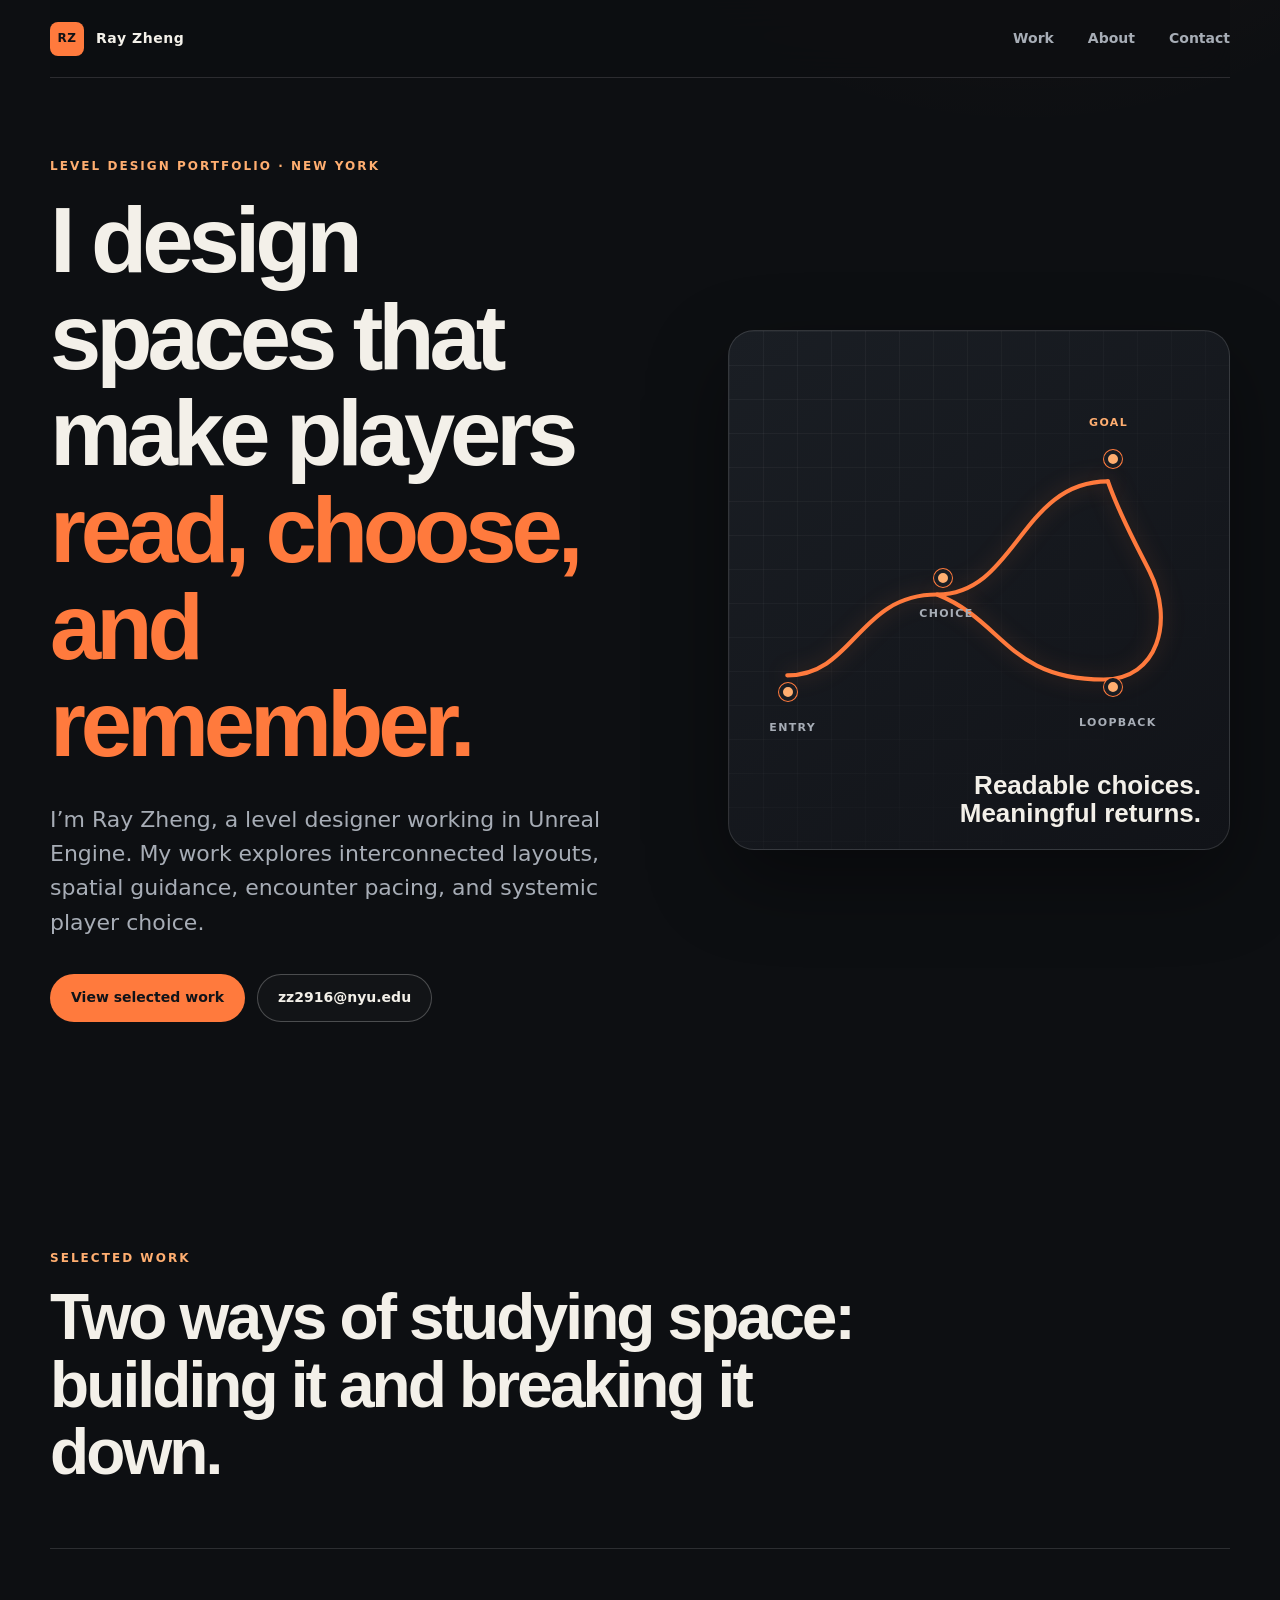
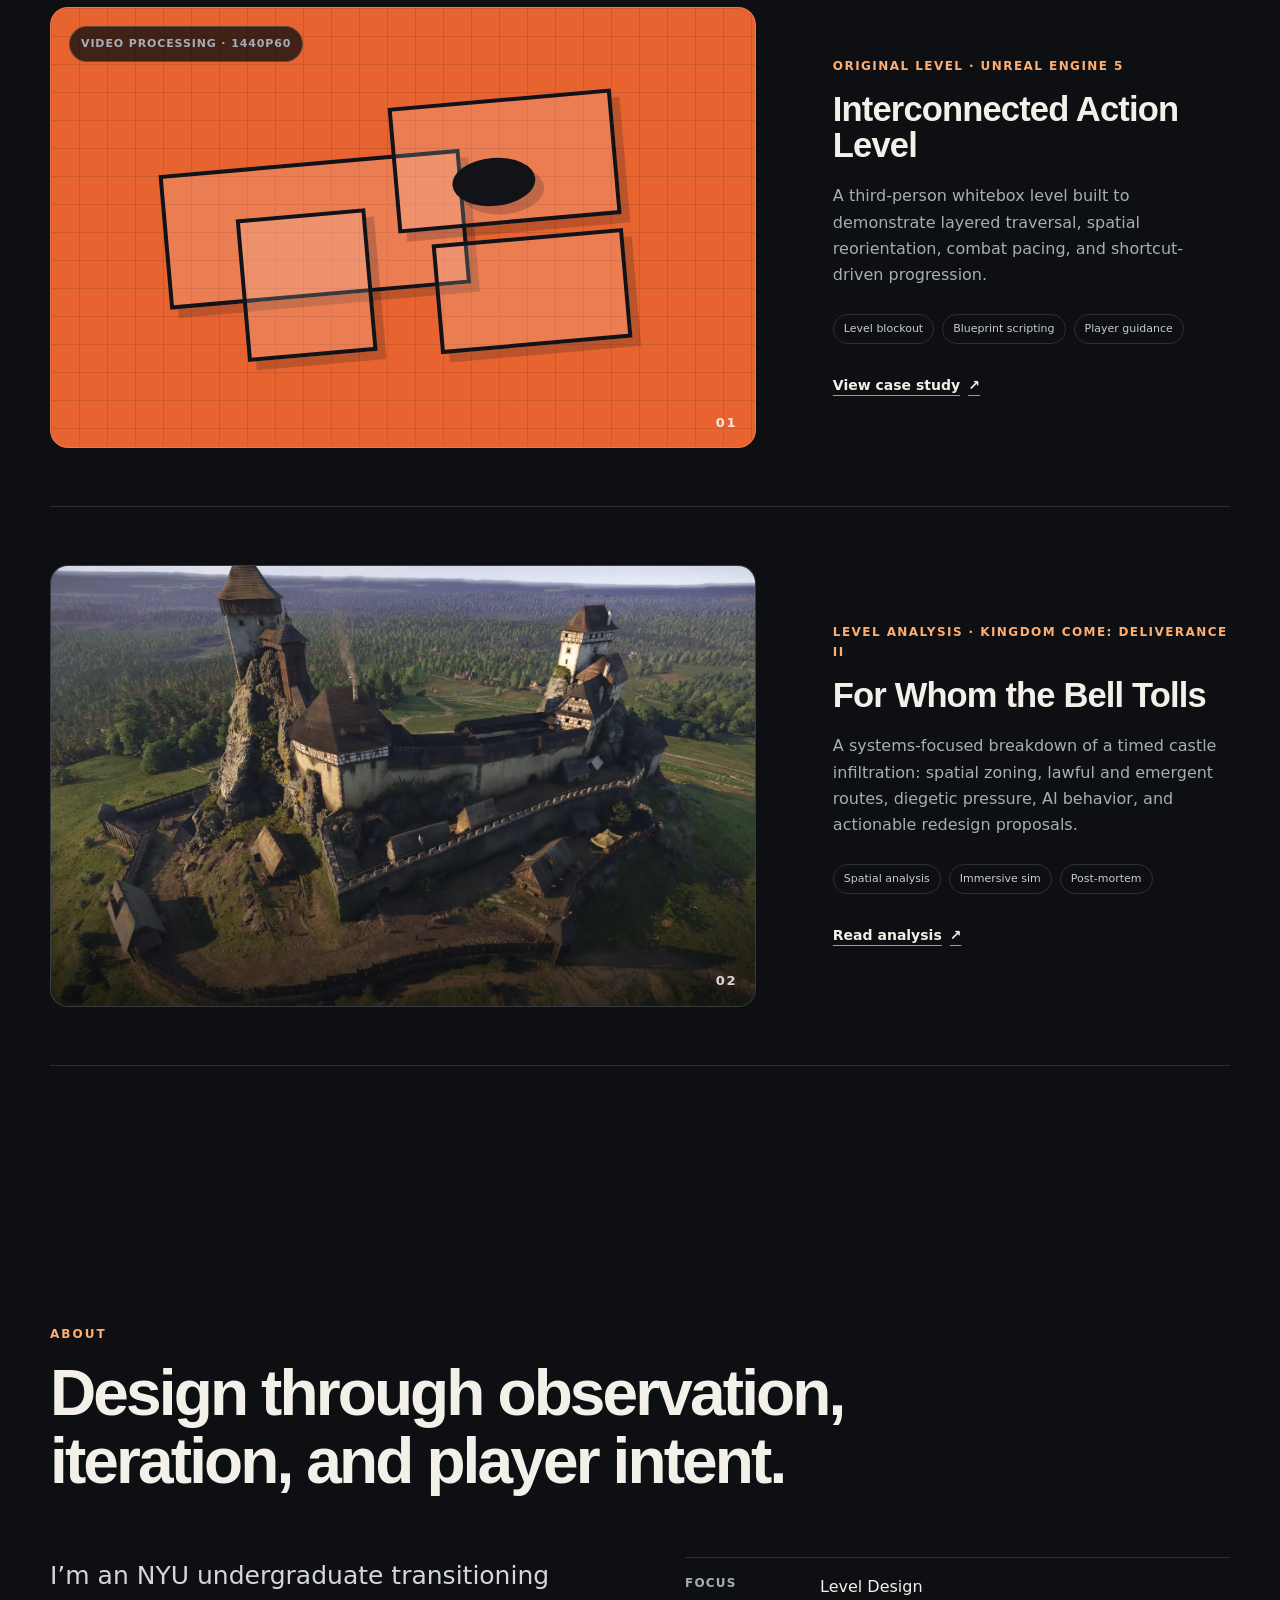
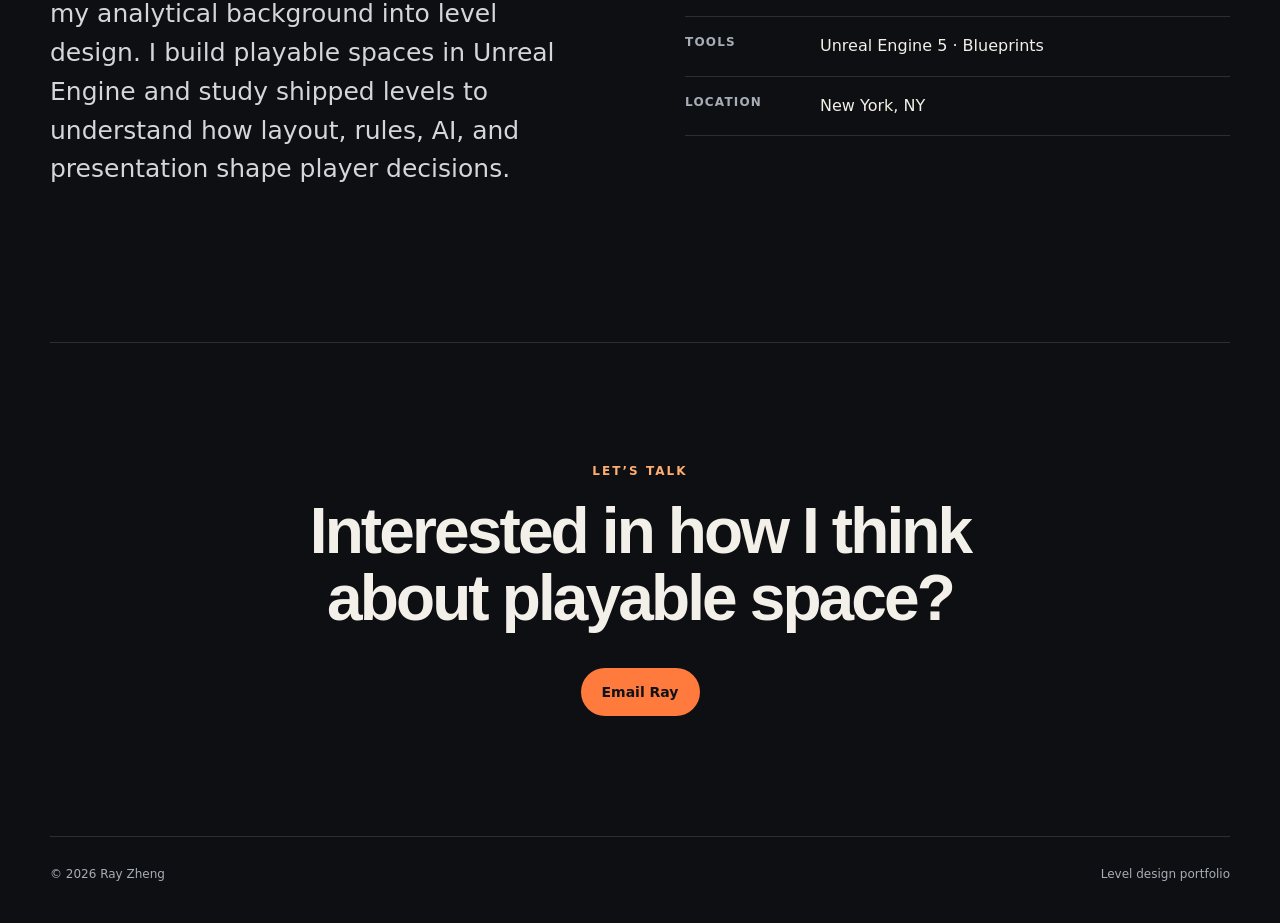
==== index.html @ 71d6c411 "Build first portfolio website framework" ====
<!doctype html>
<html lang="en">
<head>
  <meta charset="utf-8">
  <meta name="viewport" content="width=device-width, initial-scale=1">
  <meta name="description" content="Ray Zheng — level designer focused on readable, interconnected spaces and systemic gameplay.">
  <title>Ray Zheng — Level Designer</title>
  <link rel="stylesheet" href="assets/styles.css">
  <script src="assets/site.js" defer></script>
</head>
<body>
  <a class="skip-link" href="#main">Skip to content</a>
  <header class="site-header" data-header>
    <a class="brand" href="index.html" aria-label="Ray Zheng, home">
      <span class="brand-mark">RZ</span>
      <span>Ray Zheng</span>
    </a>
    <button class="nav-toggle" type="button" aria-expanded="false" aria-controls="site-nav" data-nav-toggle>Menu</button>
    <nav class="site-nav" id="site-nav" data-nav>
      <a href="#work">Work</a>
      <a href="#about">About</a>
      <a href="mailto:zz2916@nyu.edu">Contact</a>
    </nav>
  </header>

  <main id="main">
    <section class="hero section-shell">
      <div class="hero-copy reveal">
        <p class="eyebrow">Level design portfolio · New York</p>
        <h1>I design spaces that make players <em>read, choose, and remember.</em></h1>
        <p class="hero-lede">I’m Ray Zheng, a level designer working in Unreal Engine. My work explores interconnected layouts, spatial guidance, encounter pacing, and systemic player choice.</p>
        <div class="button-row">
          <a class="button button-primary" href="#work">View selected work</a>
          <a class="button button-quiet" href="mailto:zz2916@nyu.edu">zz2916@nyu.edu</a>
        </div>
      </div>

      <div class="route-panel reveal" aria-label="Abstract level route diagram">
        <div class="route-grid"></div>
        <span class="route-label route-label-a">Entry</span>
        <span class="route-label route-label-b">Choice</span>
        <span class="route-label route-label-c">Loopback</span>
        <span class="route-label route-label-d">Goal</span>
        <span class="route-node node-a"></span>
        <span class="route-node node-b"></span>
        <span class="route-node node-c"></span>
        <span class="route-node node-d"></span>
        <svg class="route-lines" viewBox="0 0 600 460" role="img" aria-label="A branching route reconnecting at the goal">
          <path d="M70 345 C150 345 155 248 250 248 S350 112 455 112" />
          <path d="M250 248 C330 280 335 350 450 350 C515 350 535 280 505 220 C490 190 470 155 455 112" />
        </svg>
        <p class="route-caption">Readable choices.<br>Meaningful returns.</p>
      </div>
    </section>

    <section class="work section-shell" id="work">
      <div class="section-heading reveal">
        <p class="eyebrow">Selected work</p>
        <h2>Two ways of studying space: building it and breaking it down.</h2>
      </div>

      <article class="project-card project-card-featured reveal">
        <a class="project-visual demo-visual" href="projects/original-level.html" aria-label="View original UE5 level design project">
          <span class="visual-status">Video processing · 1440p60</span>
          <div class="demo-plan" aria-hidden="true">
            <span></span><span></span><span></span><span></span><span></span>
          </div>
          <span class="visual-index">01</span>
        </a>
        <div class="project-card-copy">
          <p class="project-kicker">Original level · Unreal Engine 5</p>
          <h3><a href="projects/original-level.html">Interconnected Action Level</a></h3>
          <p>A third-person whitebox level built to demonstrate layered traversal, spatial reorientation, combat pacing, and shortcut-driven progression.</p>
          <ul class="tag-list" aria-label="Project tags">
            <li>Level blockout</li>
            <li>Blueprint scripting</li>
            <li>Player guidance</li>
          </ul>
          <a class="text-link" href="projects/original-level.html">View case study <span aria-hidden="true">↗</span></a>
        </div>
      </article>

      <article class="project-card reveal">
        <a class="project-visual image-visual" href="projects/kcd2-analysis.html" aria-label="View Kingdom Come Deliverance II level analysis">
          <img src="assets/images/kcd2-castle.webp" alt="Aerial view of Trosky Castle from Kingdom Come: Deliverance II">
          <span class="visual-index">02</span>
        </a>
        <div class="project-card-copy">
          <p class="project-kicker">Level analysis · Kingdom Come: Deliverance II</p>
          <h3><a href="projects/kcd2-analysis.html">For Whom the Bell Tolls</a></h3>
          <p>A systems-focused breakdown of a timed castle infiltration: spatial zoning, lawful and emergent routes, diegetic pressure, AI behavior, and actionable redesign proposals.</p>
          <ul class="tag-list" aria-label="Project tags">
            <li>Spatial analysis</li>
            <li>Immersive sim</li>
            <li>Post-mortem</li>
          </ul>
          <a class="text-link" href="projects/kcd2-analysis.html">Read analysis <span aria-hidden="true">↗</span></a>
        </div>
      </article>
    </section>

    <section class="about section-shell" id="about">
      <div class="section-heading reveal">
        <p class="eyebrow">About</p>
        <h2>Design through observation, iteration, and player intent.</h2>
      </div>
      <div class="about-grid reveal">
        <p>I’m an NYU undergraduate transitioning my analytical background into level design. I build playable spaces in Unreal Engine and study shipped levels to understand how layout, rules, AI, and presentation shape player decisions.</p>
        <dl class="fact-list">
          <div><dt>Focus</dt><dd>Level Design</dd></div>
          <div><dt>Tools</dt><dd>Unreal Engine 5 · Blueprints</dd></div>
          <div><dt>Location</dt><dd>New York, NY</dd></div>
        </dl>
      </div>
    </section>

    <section class="contact section-shell reveal">
      <p class="eyebrow">Let’s talk</p>
      <h2>Interested in how I think about playable space?</h2>
      <a class="button button-primary" href="mailto:zz2916@nyu.edu">Email Ray</a>
    </section>
  </main>

  <footer class="site-footer section-shell">
    <span>© <span data-year></span> Ray Zheng</span>
    <span>Level design portfolio</span>
  </footer>
</body>
</html>
---- assets/styles.css ----
:root {
  --bg: #0d0f12;
  --bg-soft: #14171c;
  --panel: #191d23;
  --panel-2: #20252c;
  --text: #f3f0e9;
  --muted: #a7adb6;
  --line: rgba(255, 255, 255, 0.13);
  --line-strong: rgba(255, 255, 255, 0.24);
  --accent: #ff7a3d;
  --accent-soft: #ffae70;
  --green: #71c78a;
  --blue: #6ea8ff;
  --red: #ff7069;
  --radius: 18px;
  --shell: min(1180px, calc(100vw - 48px));
  --display: "Arial Narrow", "Helvetica Neue", Arial, sans-serif;
  --body: Inter, ui-sans-serif, system-ui, -apple-system, BlinkMacSystemFont, "Segoe UI", sans-serif;
}

* { box-sizing: border-box; }
html { scroll-behavior: smooth; }
body {
  margin: 0;
  color: var(--text);
  background:
    radial-gradient(circle at 80% -10%, rgba(255, 122, 61, 0.08), transparent 34rem),
    var(--bg);
  font-family: var(--body);
  font-size: 16px;
  line-height: 1.65;
  -webkit-font-smoothing: antialiased;
}

a { color: inherit; }
img { display: block; max-width: 100%; }
button, input, textarea { font: inherit; }
::selection { color: #111; background: var(--accent-soft); }

.skip-link {
  position: fixed;
  z-index: 100;
  top: 12px;
  left: 12px;
  padding: 10px 14px;
  color: #111;
  background: var(--text);
  transform: translateY(-150%);
}
.skip-link:focus { transform: translateY(0); }

.section-shell { width: var(--shell); margin-inline: auto; }

.site-header {
  position: sticky;
  z-index: 50;
  top: 0;
  display: flex;
  align-items: center;
  justify-content: space-between;
  width: var(--shell);
  height: 78px;
  margin-inline: auto;
  border-bottom: 1px solid var(--line);
  background: rgba(13, 15, 18, 0.86);
  backdrop-filter: blur(18px);
}

.brand {
  display: inline-flex;
  align-items: center;
  gap: 12px;
  font-size: 14px;
  font-weight: 750;
  letter-spacing: 0.04em;
  text-decoration: none;
}
.brand-mark {
  display: grid;
  width: 34px;
  height: 34px;
  place-items: center;
  color: #101216;
  background: var(--accent);
  border-radius: 8px;
  font-size: 12px;
  font-weight: 900;
}

.site-nav { display: flex; gap: 34px; }
.site-nav a {
  color: var(--muted);
  font-size: 14px;
  font-weight: 650;
  text-decoration: none;
  transition: color 160ms ease;
}
.site-nav a:hover, .site-nav a:focus-visible { color: var(--text); }
.nav-toggle {
  display: none;
  border: 0;
  color: var(--text);
  background: transparent;
}

.hero {
  display: grid;
  grid-template-columns: 1.08fr 0.92fr;
  gap: clamp(48px, 7vw, 105px);
  align-items: center;
  min-height: calc(100vh - 78px);
  padding-block: 80px 96px;
}

.eyebrow {
  margin: 0 0 18px;
  color: var(--accent-soft);
  font-size: 12px;
  font-weight: 800;
  letter-spacing: 0.17em;
  line-height: 1.4;
  text-transform: uppercase;
}

h1, h2, h3, p { margin-top: 0; }
h1, h2, h3 { font-family: var(--display); line-height: 1.05; }
h1 {
  max-width: 820px;
  margin-bottom: 30px;
  font-size: clamp(52px, 7.2vw, 104px);
  font-weight: 760;
  letter-spacing: -0.055em;
}
h1 em { color: var(--accent); font-style: normal; }
h2 {
  margin-bottom: 0;
  font-size: clamp(38px, 5vw, 68px);
  font-weight: 740;
  letter-spacing: -0.045em;
}
h3 {
  font-size: clamp(24px, 2.7vw, 38px);
  font-weight: 720;
  letter-spacing: -0.025em;
}

.hero-lede, .case-intro {
  max-width: 680px;
  margin-bottom: 34px;
  color: var(--muted);
  font-size: clamp(18px, 2vw, 22px);
  line-height: 1.55;
}

.button-row { display: flex; flex-wrap: wrap; gap: 12px; }
.button {
  display: inline-flex;
  align-items: center;
  justify-content: center;
  min-height: 48px;
  padding: 0 20px;
  border: 1px solid transparent;
  border-radius: 999px;
  font-size: 14px;
  font-weight: 750;
  text-decoration: none;
  transition: transform 160ms ease, background 160ms ease, border-color 160ms ease;
}
.button:hover { transform: translateY(-2px); }
.button-primary { color: #111318; background: var(--accent); }
.button-primary:hover { background: var(--accent-soft); }
.button-quiet { border-color: var(--line-strong); color: var(--text); background: rgba(255,255,255,.025); }
.button-quiet:hover { border-color: var(--text); }
.disabled-button { cursor: default; opacity: .62; }
.disabled-button:hover { transform: none; border-color: var(--line-strong); }

.route-panel {
  position: relative;
  overflow: hidden;
  min-height: 520px;
  border: 1px solid var(--line);
  border-radius: 26px;
  background: linear-gradient(145deg, #1a1e24, #111318);
  box-shadow: 0 30px 80px rgba(0,0,0,.38);
}
.route-grid, .map-grid {
  position: absolute;
  inset: 0;
  opacity: .35;
  background-image:
    linear-gradient(var(--line) 1px, transparent 1px),
    linear-gradient(90deg, var(--line) 1px, transparent 1px);
  background-size: 34px 34px;
  mask-image: linear-gradient(to bottom right, #000 10%, transparent 85%);
}
.route-lines { position: absolute; inset: 6% 0 0; width: 100%; height: 84%; }
.route-lines path {
  fill: none;
  stroke: var(--accent);
  stroke-width: 5;
  stroke-linecap: round;
  filter: drop-shadow(0 0 12px rgba(255,122,61,.25));
}
.route-node {
  position: absolute;
  z-index: 3;
  width: 18px;
  height: 18px;
  border: 4px solid var(--panel);
  border-radius: 50%;
  background: var(--accent-soft);
  box-shadow: 0 0 0 1px var(--accent);
}
.node-a { left: 10%; top: 68%; }
.node-b { left: 41%; top: 46%; }
.node-c { left: 75%; top: 67%; }
.node-d { left: 75%; top: 23%; }
.route-label {
  position: absolute;
  z-index: 3;
  color: var(--muted);
  font-size: 11px;
  font-weight: 800;
  letter-spacing: .12em;
  text-transform: uppercase;
}
.route-label-a { left: 8%; top: 75%; }
.route-label-b { left: 38%; top: 53%; }
.route-label-c { left: 70%; top: 74%; }
.route-label-d { left: 72%; top: 16%; color: var(--accent-soft); }
.route-caption {
  position: absolute;
  right: 28px;
  bottom: 22px;
  margin: 0;
  color: var(--text);
  font-family: var(--display);
  font-size: 26px;
  font-weight: 720;
  line-height: 1.05;
  text-align: right;
}

.work { padding-block: 132px; }
.section-heading { max-width: 850px; margin-bottom: 62px; }
.project-card {
  display: grid;
  grid-template-columns: minmax(0, 1.28fr) minmax(320px, .72fr);
  gap: clamp(36px, 6vw, 84px);
  align-items: center;
  padding-block: 58px;
  border-top: 1px solid var(--line);
}
.project-card:last-child { border-bottom: 1px solid var(--line); }
.project-visual {
  position: relative;
  display: block;
  overflow: hidden;
  aspect-ratio: 16 / 10;
  border: 1px solid var(--line);
  border-radius: var(--radius);
  background: var(--panel);
}
.project-visual img { width: 100%; height: 100%; object-fit: cover; transition: transform 500ms ease; }
.project-visual:hover img { transform: scale(1.025); }
.image-visual::after {
  position: absolute;
  inset: 0;
  content: "";
  background: linear-gradient(180deg, transparent 60%, rgba(8,9,11,.65));
}
.visual-index {
  position: absolute;
  z-index: 2;
  right: 18px;
  bottom: 14px;
  color: rgba(255,255,255,.82);
  font-size: 13px;
  font-weight: 800;
  letter-spacing: .12em;
}
.visual-status {
  position: absolute;
  z-index: 3;
  top: 18px;
  left: 18px;
  padding: 8px 11px;
  border: 1px solid rgba(255,255,255,.16);
  border-radius: 999px;
  color: var(--muted);
  background: rgba(10,12,15,.75);
  font-size: 11px;
  font-weight: 760;
  letter-spacing: .08em;
  text-transform: uppercase;
}
.demo-visual { background: #e76431; }
.demo-visual::before {
  position: absolute;
  inset: 0;
  content: "";
  opacity: .45;
  background-image: linear-gradient(rgba(14,16,19,.23) 1px, transparent 1px), linear-gradient(90deg, rgba(14,16,19,.23) 1px, transparent 1px);
  background-size: 28px 28px;
}
.demo-plan { position: absolute; inset: 18% 13%; transform: rotate(-5deg); }
.demo-plan span { position: absolute; display: block; border: 4px solid #111318; background: rgba(255,255,255,.16); box-shadow: 8px 9px 0 rgba(17,19,24,.2); }
.demo-plan span:nth-child(1) { inset: 24% 38% 28% 4%; }
.demo-plan span:nth-child(2) { inset: 7% 8% 48% 49%; }
.demo-plan span:nth-child(3) { inset: 57% 8% 4% 55%; }
.demo-plan span:nth-child(4) { inset: 42% 57% 7% 18%; }
.demo-plan span:nth-child(5) { width: 16%; height: 17%; top: 28%; right: 24%; border-radius: 50%; background: #111318; }
.project-kicker { margin-bottom: 14px; color: var(--accent-soft); font-size: 12px; font-weight: 800; letter-spacing: .12em; text-transform: uppercase; }
.project-card-copy h3 { margin-bottom: 20px; }
.project-card-copy h3 a { text-decoration: none; }
.project-card-copy > p:not(.project-kicker) { color: var(--muted); }
.tag-list { display: flex; flex-wrap: wrap; gap: 8px; margin: 25px 0 28px; padding: 0; list-style: none; }
.tag-list li { padding: 5px 10px; border: 1px solid var(--line); border-radius: 999px; color: #c8cbd0; font-size: 11px; }
.text-link { display: inline-flex; gap: 8px; align-items: center; color: var(--text); font-size: 14px; font-weight: 800; text-decoration-color: var(--accent); text-underline-offset: 5px; }

.about { padding-block: 128px; }
.about-grid { display: grid; grid-template-columns: 1fr 1fr; gap: 90px; }
.about-grid > p { max-width: 650px; color: #d4d6da; font-size: clamp(19px, 2vw, 25px); line-height: 1.55; }
.fact-list { margin: 0; }
.fact-list div { display: grid; grid-template-columns: 115px 1fr; gap: 20px; padding: 16px 0; border-top: 1px solid var(--line); }
.fact-list div:last-child { border-bottom: 1px solid var(--line); }
.fact-list dt { color: var(--muted); font-size: 12px; font-weight: 760; letter-spacing: .1em; text-transform: uppercase; }
.fact-list dd { margin: 0; }

.contact { padding-block: 120px; border-top: 1px solid var(--line); text-align: center; }
.contact h2 { max-width: 820px; margin: 0 auto 36px; }
.site-footer { display: flex; justify-content: space-between; padding-block: 28px 38px; border-top: 1px solid var(--line); color: var(--muted); font-size: 12px; }

/* Case studies */
.case-hero { padding-block: 72px 66px; }
.back-link { display: inline-block; margin-bottom: 70px; color: var(--muted); font-size: 13px; font-weight: 700; text-decoration: none; }
.back-link:hover { color: var(--text); }
.case-hero h1 { max-width: 1050px; font-size: clamp(58px, 9vw, 126px); }
.project-meta { display: grid; grid-template-columns: repeat(4, 1fr); margin: 60px 0 0; border-top: 1px solid var(--line); border-bottom: 1px solid var(--line); }
.project-meta div { padding: 22px 20px 22px 0; }
.project-meta div + div { padding-left: 22px; border-left: 1px solid var(--line); }
.project-meta dt { margin-bottom: 5px; color: var(--muted); font-size: 10px; font-weight: 800; letter-spacing: .13em; text-transform: uppercase; }
.project-meta dd { margin: 0; font-size: 14px; font-weight: 680; }
.media-block { padding-bottom: 90px; }
.video-placeholder {
  display: flex;
  align-items: center;
  justify-content: center;
  gap: 22px;
  min-height: min(62vw, 660px);
  border: 1px solid var(--line);
  border-radius: 22px;
  background:
    linear-gradient(135deg, rgba(255,122,61,.12), transparent 45%),
    repeating-linear-gradient(0deg, transparent 0 39px, rgba(255,255,255,.045) 40px),
    repeating-linear-gradient(90deg, transparent 0 39px, rgba(255,255,255,.045) 40px),
    var(--panel);
}
.play-mark { display: grid; width: 62px; height: 62px; place-items: center; padding-left: 4px; border-radius: 50%; color: #111; background: var(--accent); }
.video-placeholder strong, .video-placeholder span { display: block; }
.video-placeholder span { margin-top: 5px; color: var(--muted); font-size: 13px; }
.case-cover { margin-bottom: 120px; }
.case-cover img { width: 100%; max-height: 720px; border-radius: 22px; object-fit: cover; }
figcaption { margin-top: 12px; color: var(--muted); font-size: 12px; }
.case-section { padding-block: 110px; border-top: 1px solid var(--line); }
.case-section.two-column { display: grid; grid-template-columns: 1fr 1fr; gap: 90px; }
.case-section.two-column .section-heading { margin-bottom: 0; }
.prose { max-width: 650px; color: #c9cdd2; font-size: 18px; }
.prose p { margin-bottom: 24px; }
.prose .button { margin-top: 12px; }
.pillar-grid, .zone-grid, .issue-grid { display: grid; grid-template-columns: repeat(3, 1fr); gap: 16px; }
.pillar, .zone, .issue { min-height: 270px; padding: 26px; border: 1px solid var(--line); border-radius: var(--radius); background: var(--bg-soft); }
.pillar > span, .issue > span, .lighting-comparison > div > span { color: var(--accent-soft); font-size: 11px; font-weight: 850; letter-spacing: .14em; }
.pillar h3, .zone h3, .issue h3 { margin: 35px 0 16px; font-size: 26px; }
.pillar p, .zone p, .issue p { margin: 0; color: var(--muted); font-size: 14px; }
.map-placeholder { position: relative; overflow: hidden; min-height: 540px; border: 1px solid var(--line); border-radius: 22px; background: var(--panel); }
.map-placeholder p { position: absolute; z-index: 3; left: 30px; bottom: 18px; color: var(--muted); font-size: 13px; }
.map-placeholder strong { color: var(--text); font-size: 17px; }
.map-route { position: absolute; inset: 15% 13%; border: 5px solid var(--accent); border-radius: 48% 12% 42% 18%; transform: rotate(-7deg); box-shadow: 0 0 0 12px rgba(255,122,61,.08); }
.map-route::before, .map-route::after { position: absolute; content: ""; border: 4px solid var(--accent-soft); }
.map-route::before { width: 35%; height: 43%; right: -6%; bottom: -18%; transform: rotate(30deg); }
.map-route::after { width: 28%; height: 34%; left: 8%; top: -22%; transform: rotate(-30deg); }
.breakdown-list { display: grid; gap: 28px; }
.breakdown { display: grid; grid-template-columns: 1.1fr .9fr; gap: 55px; align-items: center; padding: 28px 0; border-top: 1px solid var(--line); }
.breakdown:last-child { border-bottom: 1px solid var(--line); }
.media-slot { display: grid; aspect-ratio: 16/9; place-items: center; border: 1px dashed var(--line-strong); border-radius: 14px; color: var(--muted); background: var(--bg-soft); font-size: 12px; text-transform: uppercase; letter-spacing: .09em; }
.breakdown > div:last-child > span { color: var(--accent-soft); font-size: 11px; font-weight: 800; }
.breakdown h3 { margin: 25px 0 15px; }
.breakdown p { color: var(--muted); }
.wide-figure { margin: 0 0 50px; }
.wide-figure img { width: 100%; border: 1px solid var(--line); border-radius: var(--radius); }
.zone { min-height: 220px; }
.zone > span { display: inline-block; padding: 4px 9px; border-radius: 999px; font-size: 10px; font-weight: 850; letter-spacing: .1em; text-transform: uppercase; }
.zone-green > span { color: var(--green); background: rgba(113,199,138,.12); }
.zone-blue > span { color: var(--blue); background: rgba(110,168,255,.12); }
.zone-red > span { color: var(--red); background: rgba(255,112,105,.12); }
.zone h3 { margin-top: 30px; }
.route-table-wrap { overflow-x: auto; border: 1px solid var(--line); border-radius: var(--radius); }
.route-table { width: 100%; min-width: 760px; border-collapse: collapse; text-align: left; }
.route-table th { color: var(--muted); background: var(--bg-soft); font-size: 10px; letter-spacing: .12em; text-transform: uppercase; }
.route-table th, .route-table td { padding: 18px 20px; border-bottom: 1px solid var(--line); }
.route-table tr:last-child td { border-bottom: 0; }
.route-table td { color: #cfd2d7; font-size: 13px; }
.route-table td:first-child { color: var(--text); font-weight: 750; }
.inline-evidence { width: min(100%, 500px); margin-top: 38px; border: 1px solid var(--line); border-radius: 9px; }
.finding { margin: 35px 0; padding: 22px; border-left: 3px solid var(--accent); background: var(--bg-soft); }
.finding strong, .finding span { display: block; }
.finding strong { margin-bottom: 8px; color: var(--accent-soft); font-size: 11px; letter-spacing: .12em; text-transform: uppercase; }
.finding span { color: var(--text); }
.issue-grid { grid-template-columns: repeat(2, 1fr); margin-bottom: 22px; }
.issue { min-height: 235px; }
.lighting-comparison { display: grid; grid-template-columns: 1fr 1fr 1fr; gap: 16px; padding-top: 16px; }
.lighting-comparison figure { margin: 0; }
.lighting-comparison img { width: 100%; height: 270px; border: 1px solid var(--line); border-radius: 13px; object-fit: cover; }
.lighting-comparison > div { padding: 26px; border: 1px solid var(--line); border-radius: 13px; background: var(--bg-soft); }
.lighting-comparison h3 { margin: 30px 0 16px; font-size: 26px; }
.lighting-comparison p { color: var(--muted); font-size: 14px; }
.next-project { padding-block: 110px; border-top: 1px solid var(--line); }
.next-project a { display: grid; grid-template-columns: .5fr 1fr auto; gap: 30px; align-items: center; padding-block: 20px; border-bottom: 1px solid var(--line); text-decoration: none; }
.next-project a > span { color: var(--muted); font-size: 12px; text-transform: uppercase; letter-spacing: .1em; }
.next-project a strong { font-family: var(--display); font-size: clamp(25px, 4vw, 44px); letter-spacing: -.03em; }

.has-reveal .reveal { opacity: 0; transform: translateY(18px); transition: opacity 650ms ease, transform 650ms ease; }
.has-reveal .reveal.is-visible { opacity: 1; transform: translateY(0); }

@media (max-width: 900px) {
  :root { --shell: min(100% - 32px, 720px); }
  .hero { grid-template-columns: 1fr; min-height: auto; padding-top: 78px; }
  .route-panel { min-height: 480px; }
  .project-card { grid-template-columns: 1fr; gap: 32px; }
  .about-grid, .case-section.two-column { grid-template-columns: 1fr; gap: 36px; }
  .project-meta { grid-template-columns: repeat(2, 1fr); }
  .project-meta div:nth-child(3) { border-left: 0; border-top: 1px solid var(--line); }
  .project-meta div:nth-child(4) { border-top: 1px solid var(--line); }
  .pillar-grid, .zone-grid { grid-template-columns: 1fr; }
  .pillar, .zone { min-height: auto; }
  .lighting-comparison { grid-template-columns: 1fr 1fr; }
  .lighting-comparison > div { grid-column: 1 / -1; }
}

@media (max-width: 640px) {
  .site-header { height: 68px; }
  .nav-toggle { display: block; padding: 8px 0; }
  .site-nav {
    position: absolute;
    top: 67px;
    right: 0;
    left: 0;
    display: none;
    flex-direction: column;
    gap: 0;
    padding: 8px 0;
    border-bottom: 1px solid var(--line);
    background: #101216;
  }
  .site-nav.is-open { display: flex; }
  .site-nav a { padding: 13px 4px; }
  .hero { padding-block: 64px 78px; }
  h1 { font-size: clamp(46px, 15vw, 72px); }
  h2 { font-size: 40px; }
  .route-panel { min-height: 400px; }
  .work, .about { padding-block: 90px; }
  .section-heading { margin-bottom: 40px; }
  .project-card { padding-block: 42px; }
  .about-grid { gap: 40px; }
  .fact-list div { grid-template-columns: 90px 1fr; }
  .site-footer { gap: 15px; flex-direction: column; }
  .case-hero { padding-block: 42px 48px; }
  .back-link { margin-bottom: 48px; }
  .case-hero h1 { font-size: 54px; }
  .project-meta { grid-template-columns: 1fr; }
  .project-meta div + div { padding-left: 0; border-top: 1px solid var(--line); border-left: 0; }
  .video-placeholder { flex-direction: column; min-height: 62vw; padding: 24px; text-align: center; }
  .case-cover { margin-bottom: 70px; }
  .case-section { padding-block: 80px; }
  .breakdown { grid-template-columns: 1fr; gap: 26px; }
  .issue-grid { grid-template-columns: 1fr; }
  .lighting-comparison { grid-template-columns: 1fr; }
  .lighting-comparison > div { grid-column: auto; }
  .lighting-comparison img { height: auto; }
  .next-project a { grid-template-columns: 1fr auto; }
  .next-project a > span:first-child { grid-column: 1 / -1; }
}

@media (prefers-reduced-motion: reduce) {
  html { scroll-behavior: auto; }
  *, *::before, *::after { scroll-behavior: auto !important; transition-duration: .01ms !important; animation-duration: .01ms !important; }
}
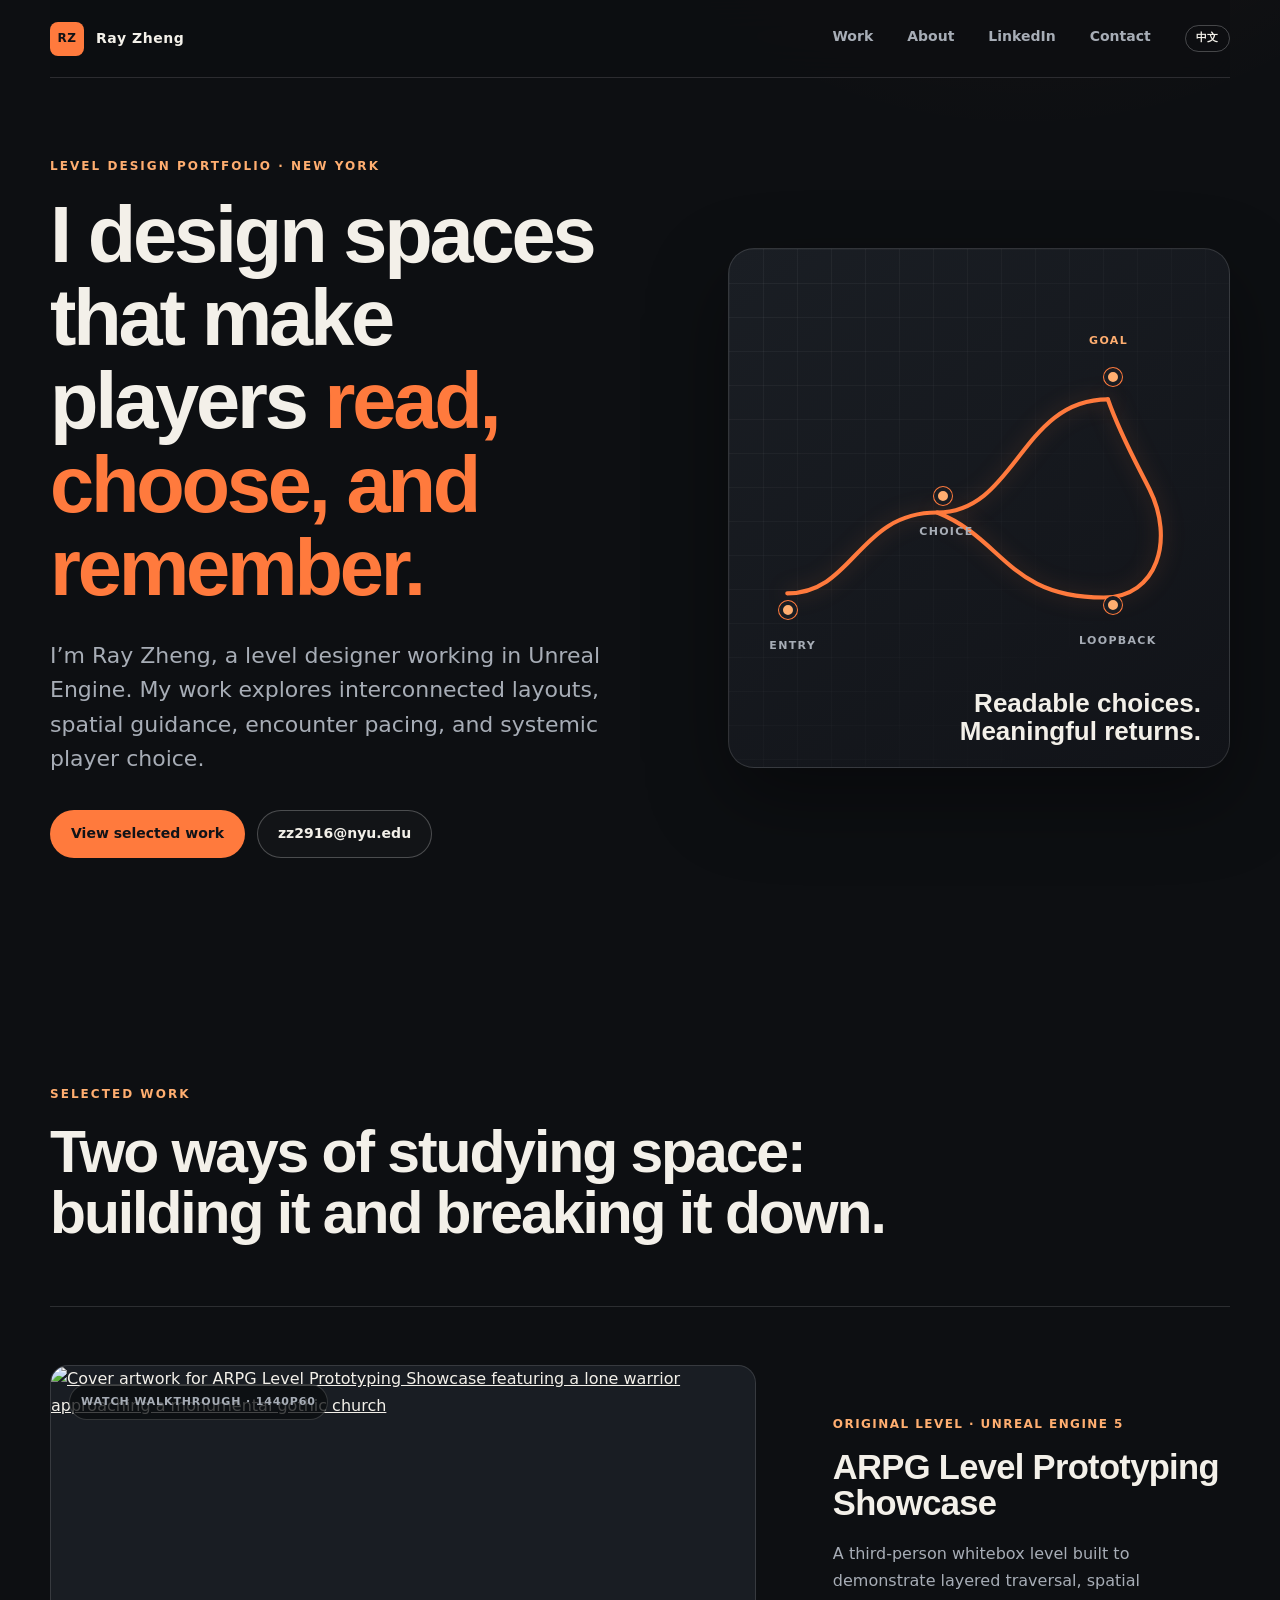
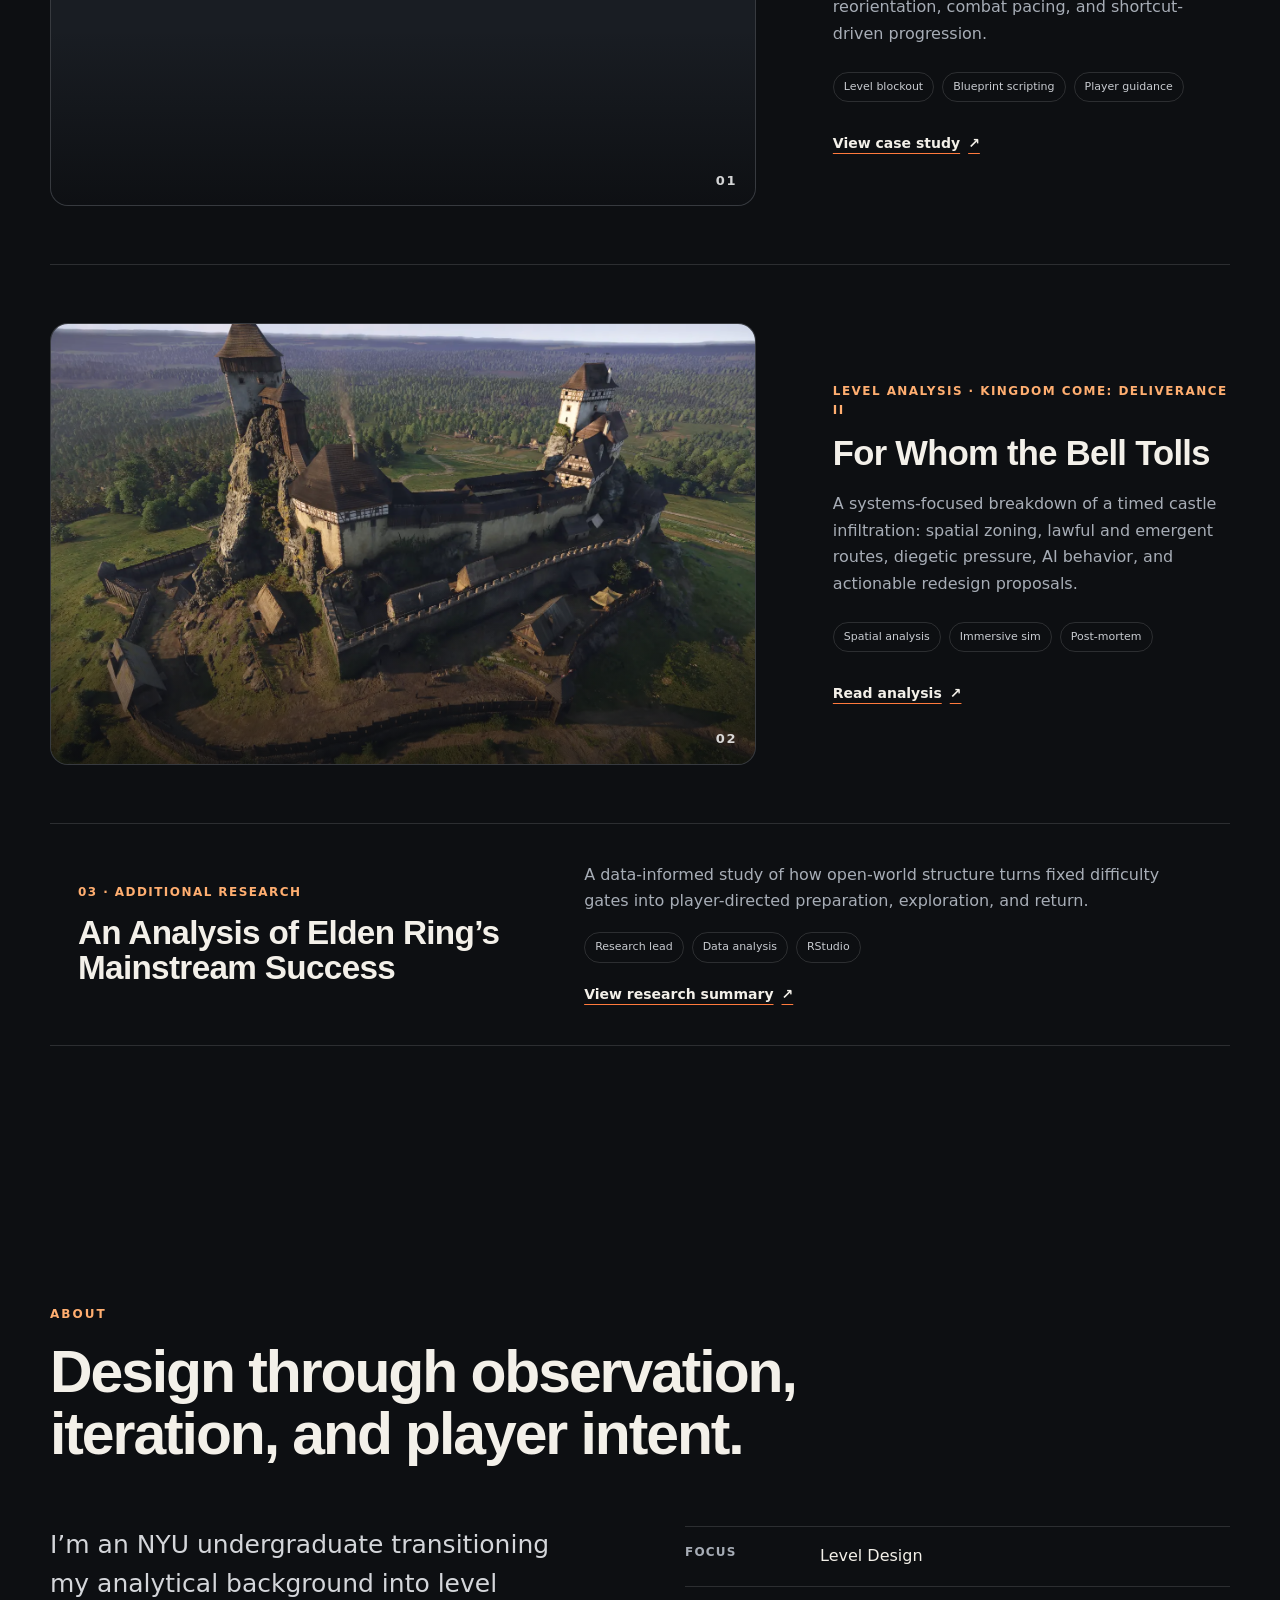
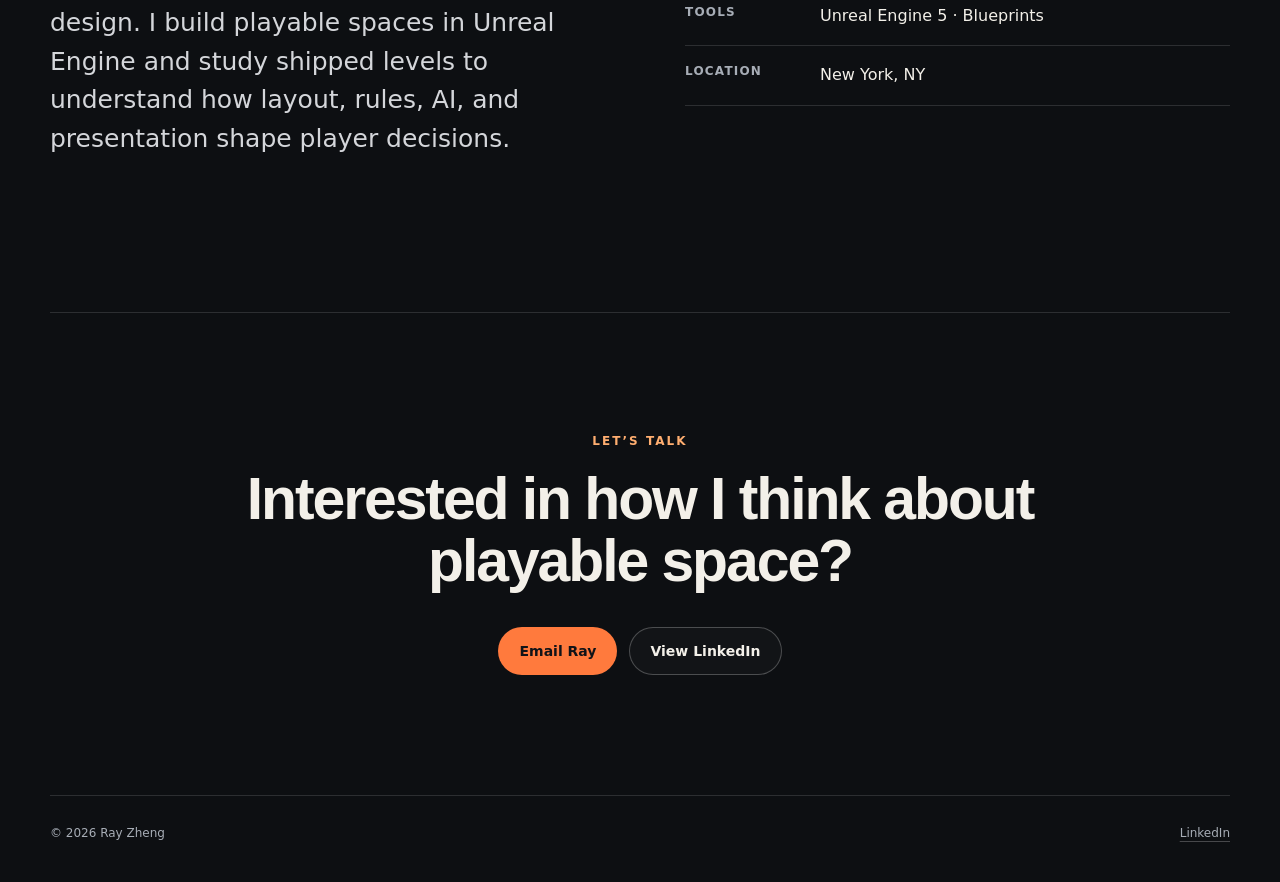
==== commit 206629d7: "Move Elden Ring research to case study pages" ====
--- a/index.html
+++ b/index.html
@@ -19,7 +19,9 @@
     <nav class="site-nav" id="site-nav" data-nav>
       <a href="#work">Work</a>
       <a href="#about">About</a>
+      <a href="https://www.linkedin.com/in/ray-zerui-zheng-449203217/" target="_blank" rel="noopener">LinkedIn</a>
       <a href="mailto:zz2916@nyu.edu">Contact</a>
+      <a class="language-link" href="zh/index.html" lang="zh-CN">中文</a>
     </nav>
   </header>
 
@@ -60,16 +62,14 @@
       </div>
 
       <article class="project-card project-card-featured reveal">
-        <a class="project-visual demo-visual" href="projects/original-level.html" aria-label="View original UE5 level design project">
-          <span class="visual-status">Video processing · 1440p60</span>
-          <div class="demo-plan" aria-hidden="true">
-            <span></span><span></span><span></span><span></span><span></span>
-          </div>
+        <a class="project-visual image-visual" href="projects/original-level.html" aria-label="View ARPG Level Prototyping Showcase">
+          <img src="assets/images/arpg-showcase-cover.webp" alt="Cover artwork for ARPG Level Prototyping Showcase featuring a lone warrior approaching a monumental gothic church">
+          <span class="visual-status">Watch walkthrough · 1440p60</span>
           <span class="visual-index">01</span>
         </a>
         <div class="project-card-copy">
           <p class="project-kicker">Original level · Unreal Engine 5</p>
-          <h3><a href="projects/original-level.html">Interconnected Action Level</a></h3>
+          <h3><a href="projects/original-level.html">ARPG Level Prototyping Showcase</a></h3>
           <p>A third-person whitebox level built to demonstrate layered traversal, spatial reorientation, combat pacing, and shortcut-driven progression.</p>
           <ul class="tag-list" aria-label="Project tags">
             <li>Level blockout</li>
@@ -97,6 +97,20 @@
           <a class="text-link" href="projects/kcd2-analysis.html">Read analysis <span aria-hidden="true">↗</span></a>
         </div>
       </article>
+
+      <article class="research-teaser reveal">
+        <div class="research-teaser-title">
+          <p class="project-kicker">03 · Additional research</p>
+          <h3><a href="projects/elden-ring-research.html">An Analysis of Elden Ring’s Mainstream Success</a></h3>
+        </div>
+        <div class="research-teaser-copy">
+          <p>A data-informed study of how open-world structure turns fixed difficulty gates into player-directed preparation, exploration, and return.</p>
+          <ul class="tag-list" aria-label="Research tags">
+            <li>Research lead</li><li>Data analysis</li><li>RStudio</li>
+          </ul>
+          <a class="text-link" href="projects/elden-ring-research.html">View research summary <span aria-hidden="true">↗</span></a>
+        </div>
+      </article>
     </section>
 
     <section class="about section-shell" id="about">
@@ -117,13 +131,16 @@
     <section class="contact section-shell reveal">
       <p class="eyebrow">Let’s talk</p>
       <h2>Interested in how I think about playable space?</h2>
-      <a class="button button-primary" href="mailto:zz2916@nyu.edu">Email Ray</a>
+      <div class="button-row contact-actions">
+        <a class="button button-primary" href="mailto:zz2916@nyu.edu">Email Ray</a>
+        <a class="button button-quiet" href="https://www.linkedin.com/in/ray-zerui-zheng-449203217/" target="_blank" rel="noopener">View LinkedIn</a>
+      </div>
     </section>
   </main>
 
   <footer class="site-footer section-shell">
     <span>© <span data-year></span> Ray Zheng</span>
-    <span>Level design portfolio</span>
+    <a href="https://www.linkedin.com/in/ray-zerui-zheng-449203217/" target="_blank" rel="noopener">LinkedIn</a>
   </footer>
 </body>
 </html>
--- a/assets/styles.css
+++ b/assets/styles.css
@@ -14,7 +14,7 @@
   --red: #ff7069;
   --radius: 18px;
   --shell: min(1180px, calc(100vw - 48px));
-  --display: "Arial Narrow", "Helvetica Neue", Arial, sans-serif;
+  --display: "Segoe UI", "Helvetica Neue", Arial, sans-serif;
   --body: Inter, ui-sans-serif, system-ui, -apple-system, BlinkMacSystemFont, "Segoe UI", sans-serif;
 }
 
@@ -96,6 +96,15 @@
   transition: color 160ms ease;
 }
 .site-nav a:hover, .site-nav a:focus-visible { color: var(--text); }
+.site-nav .language-link {
+  padding: 3px 10px;
+  border: 1px solid var(--line-strong);
+  border-radius: 999px;
+  color: var(--text);
+  font-size: 11px;
+  letter-spacing: .06em;
+}
+.site-nav .language-link:hover { border-color: var(--accent); color: var(--accent-soft); }
 .nav-toggle {
   display: none;
   border: 0;
@@ -127,21 +136,21 @@
 h1 {
   max-width: 820px;
   margin-bottom: 30px;
-  font-size: clamp(52px, 7.2vw, 104px);
-  font-weight: 760;
-  letter-spacing: -0.055em;
+  font-size: clamp(50px, 6.2vw, 96px);
+  font-weight: 700;
+  letter-spacing: -0.04em;
 }
 h1 em { color: var(--accent); font-style: normal; }
 h2 {
   margin-bottom: 0;
-  font-size: clamp(38px, 5vw, 68px);
-  font-weight: 740;
-  letter-spacing: -0.045em;
+  font-size: clamp(38px, 4.6vw, 64px);
+  font-weight: 700;
+  letter-spacing: -0.035em;
 }
 h3 {
   font-size: clamp(24px, 2.7vw, 38px);
-  font-weight: 720;
-  letter-spacing: -0.025em;
+  font-weight: 700;
+  letter-spacing: -0.02em;
 }
 
 .hero-lede, .case-intro {
@@ -318,6 +327,72 @@
 .tag-list li { padding: 5px 10px; border: 1px solid var(--line); border-radius: 999px; color: #c8cbd0; font-size: 11px; }
 .text-link { display: inline-flex; gap: 8px; align-items: center; color: var(--text); font-size: 14px; font-weight: 800; text-decoration-color: var(--accent); text-underline-offset: 5px; }
 
+.research-teaser {
+  display: grid;
+  grid-template-columns: minmax(260px, .82fr) minmax(0, 1.18fr);
+  gap: clamp(30px, 6vw, 80px);
+  align-items: center;
+  padding: 38px clamp(0px, 2.4vw, 28px);
+  border-top: 1px solid var(--line);
+  border-bottom: 1px solid var(--line);
+}
+.research-teaser h3 { margin: 0; font-size: clamp(25px, 2.6vw, 35px); }
+.research-teaser h3 a { text-decoration: none; }
+.research-teaser-copy > p { margin-bottom: 0; color: var(--muted); }
+.research-teaser-copy .tag-list { margin: 18px 0; }
+
+.research-study-grid {
+  display: grid;
+  grid-template-columns: minmax(0, 1.35fr) minmax(280px, .65fr);
+  gap: clamp(28px, 5vw, 58px);
+  align-items: start;
+}
+.research-insight {
+  padding: 26px;
+  border: 1px solid var(--line);
+  border-radius: 12px;
+  background: var(--bg-soft);
+}
+.research-insight h3 { margin-bottom: 16px; font-size: 25px; }
+.research-insight p { color: var(--muted); }
+.research-insight p:last-child { margin-bottom: 0; }
+.research-chart {
+  overflow: hidden;
+  margin: 0;
+  border: 1px solid var(--line);
+  border-radius: 12px;
+  background: #fff;
+}
+.research-chart a { display: block; background: #fff; }
+.research-chart img { width: 100%; height: auto; }
+.research-chart figcaption {
+  min-height: 70px;
+  padding: 13px 15px;
+  border-top: 1px solid var(--line);
+  color: var(--muted);
+  background: #12151a;
+  font-size: 11px;
+  line-height: 1.5;
+}
+.research-chart-pair { display: grid; grid-template-columns: 1fr 1fr; gap: 18px; }
+.research-table-card {
+  display: flex;
+  flex-direction: column;
+  justify-content: space-between;
+  padding: 20px;
+  border: 1px solid var(--line);
+  border-radius: 12px;
+  background: rgba(10, 12, 15, .5);
+}
+.case-section > .research-table-card { margin-top: 18px; }
+.research-table-title { margin-bottom: 17px; font-size: 13px; font-weight: 750; line-height: 1.4; }
+.research-table-scroll { overflow-x: auto; }
+.research-table-card table { width: 100%; border-collapse: collapse; font-size: 11px; line-height: 1.4; }
+.research-table-card th, .research-table-card td { padding: 9px 8px; border-top: 1px solid var(--line); text-align: left; vertical-align: top; }
+.research-table-card th { color: var(--muted); font-size: 9px; letter-spacing: .06em; text-transform: uppercase; }
+.research-table-card td:first-child { color: var(--text); font-weight: 700; }
+.research-note { margin: 18px 0 0; color: #7f8792; font-size: 10px; line-height: 1.55; }
+
 .about { padding-block: 128px; }
 .about-grid { display: grid; grid-template-columns: 1fr 1fr; gap: 90px; }
 .about-grid > p { max-width: 650px; color: #d4d6da; font-size: clamp(19px, 2vw, 25px); line-height: 1.55; }
@@ -329,13 +404,17 @@
 
 .contact { padding-block: 120px; border-top: 1px solid var(--line); text-align: center; }
 .contact h2 { max-width: 820px; margin: 0 auto 36px; }
+.contact-actions { justify-content: center; }
 .site-footer { display: flex; justify-content: space-between; padding-block: 28px 38px; border-top: 1px solid var(--line); color: var(--muted); font-size: 12px; }
+.site-footer a { color: inherit; text-decoration-color: var(--line-strong); text-underline-offset: 4px; }
+.site-footer a:hover { color: var(--text); }
+.footer-links { display: flex; gap: 22px; }
 
 /* Case studies */
 .case-hero { padding-block: 72px 66px; }
 .back-link { display: inline-block; margin-bottom: 70px; color: var(--muted); font-size: 13px; font-weight: 700; text-decoration: none; }
 .back-link:hover { color: var(--text); }
-.case-hero h1 { max-width: 1050px; font-size: clamp(58px, 9vw, 126px); }
+.case-hero h1 { max-width: 1050px; font-size: clamp(56px, 8vw, 112px); }
 .project-meta { display: grid; grid-template-columns: repeat(4, 1fr); margin: 60px 0 0; border-top: 1px solid var(--line); border-bottom: 1px solid var(--line); }
 .project-meta div { padding: 22px 20px 22px 0; }
 .project-meta div + div { padding-left: 22px; border-left: 1px solid var(--line); }
@@ -359,6 +438,18 @@
 .play-mark { display: grid; width: 62px; height: 62px; place-items: center; padding-left: 4px; border-radius: 50%; color: #111; background: var(--accent); }
 .video-placeholder strong, .video-placeholder span { display: block; }
 .video-placeholder span { margin-top: 5px; color: var(--muted); font-size: 13px; }
+.video-embed {
+  position: relative;
+  overflow: hidden;
+  aspect-ratio: 16 / 9;
+  border: 1px solid var(--line);
+  border-radius: 22px;
+  background: #050607;
+  box-shadow: 0 26px 70px rgba(0,0,0,.32);
+}
+.video-embed iframe { position: absolute; inset: 0; width: 100%; height: 100%; border: 0; }
+.video-meta { display: flex; justify-content: space-between; gap: 20px; margin-top: 13px; color: var(--muted); font-size: 12px; }
+.video-meta a { color: var(--text); text-decoration-color: var(--accent); text-underline-offset: 4px; }
 .case-cover { margin-bottom: 120px; }
 .case-cover img { width: 100%; max-height: 720px; border-radius: 22px; object-fit: cover; }
 figcaption { margin-top: 12px; color: var(--muted); font-size: 12px; }
@@ -380,13 +471,62 @@
 .map-route::before, .map-route::after { position: absolute; content: ""; border: 4px solid var(--accent-soft); }
 .map-route::before { width: 35%; height: 43%; right: -6%; bottom: -18%; transform: rotate(30deg); }
 .map-route::after { width: 28%; height: 34%; left: 8%; top: -22%; transform: rotate(-30deg); }
-.breakdown-list { display: grid; gap: 28px; }
-.breakdown { display: grid; grid-template-columns: 1.1fr .9fr; gap: 55px; align-items: center; padding: 28px 0; border-top: 1px solid var(--line); }
-.breakdown:last-child { border-bottom: 1px solid var(--line); }
-.media-slot { display: grid; aspect-ratio: 16/9; place-items: center; border: 1px dashed var(--line-strong); border-radius: 14px; color: var(--muted); background: var(--bg-soft); font-size: 12px; text-transform: uppercase; letter-spacing: .09em; }
-.breakdown > div:last-child > span { color: var(--accent-soft); font-size: 11px; font-weight: 800; }
-.breakdown h3 { margin: 25px 0 15px; }
-.breakdown p { color: var(--muted); }
+.flow-study {
+  display: grid;
+  grid-template-columns: minmax(0, 1.35fr) minmax(290px, .65fr);
+  gap: clamp(32px, 6vw, 76px);
+  align-items: center;
+  padding-block: 42px;
+  border-top: 1px solid var(--line);
+}
+.flow-study:last-child { border-bottom: 1px solid var(--line); }
+.flow-study-reverse .flow-image { order: 2; }
+.flow-image {
+  display: block;
+  overflow: hidden;
+  border: 1px solid var(--line);
+  border-radius: var(--radius);
+  background: var(--panel);
+}
+.flow-image img { width: 100%; height: auto; transition: transform 350ms ease, filter 350ms ease; }
+.flow-image:hover img { transform: scale(1.012); filter: brightness(1.04); }
+.flow-notes h3 { margin-bottom: 22px; }
+.flow-notes > p:not(.project-kicker):not(.flow-hint) { color: var(--muted); }
+.flow-hint { margin-top: 28px; color: var(--accent-soft); font-size: 12px; font-weight: 700; }
+.diagram-legend { display: grid; grid-template-columns: 1fr 1fr; gap: 11px 16px; margin: 30px 0 0; padding: 0; list-style: none; }
+.diagram-legend li { display: flex; align-items: center; gap: 9px; color: #c9cdd2; font-size: 12px; }
+.legend-line { display: inline-block; width: 25px; height: 3px; border-radius: 3px; }
+.legend-critical { background: #2bf05d; }
+.legend-optional { background: #f3dc28; }
+.legend-underground { height: 2px; background: repeating-linear-gradient(90deg, #f3dc28 0 5px, transparent 5px 9px); }
+.legend-symbol { display: inline-grid; width: 25px; place-items: center; font-size: 18px; font-weight: 800; line-height: 1; }
+.legend-checkpoint { color: #ff9e33; }
+.legend-enemy { color: #ff4545; }
+.legend-vertical { color: #f3dc28; }
+.legend-shortcut { color: #3de9df; }
+.case-gallery { display: grid; grid-template-columns: repeat(2, minmax(0, 1fr)); gap: 24px; }
+.gallery-card { min-width: 0; overflow: hidden; border: 1px solid var(--line); border-radius: var(--radius); background: var(--panel); }
+.gallery-card-head { min-height: 255px; padding: 30px; }
+.gallery-card-head > span { color: var(--accent-soft); font-size: 11px; font-weight: 800; letter-spacing: .1em; }
+.gallery-card-head h3 { margin: 24px 0 14px; }
+.gallery-card-head p { color: var(--muted); font-size: 14px; }
+.carousel { outline: none; }
+.carousel:focus-visible { box-shadow: inset 0 0 0 2px var(--accent); }
+.carousel-viewport { overflow: hidden; border-top: 1px solid var(--line); }
+.carousel-track { display: flex; transform: translateX(0); transition: transform 420ms cubic-bezier(.2,.75,.25,1); touch-action: pan-y; }
+.carousel-slide { flex: 0 0 100%; min-width: 0; margin: 0; background: var(--bg-soft); }
+.carousel-slide > img, .carousel-slide > video { display: block; width: 100%; aspect-ratio: 16 / 9; object-fit: cover; }
+.carousel-slide figcaption { min-height: 76px; padding: 15px 18px; border-top: 1px solid var(--line); color: var(--muted); font-size: 12px; line-height: 1.55; }
+.carousel-controls { display: flex; align-items: center; justify-content: flex-end; gap: 13px; padding: 12px 16px; border-top: 1px solid var(--line); background: #15181d; }
+.carousel-controls button { display: grid; width: 36px; height: 36px; place-items: center; border: 1px solid var(--line-strong); border-radius: 50%; color: var(--text); background: transparent; font: inherit; cursor: pointer; transition: border-color 180ms ease, color 180ms ease, opacity 180ms ease; }
+.carousel-controls button:hover:not(:disabled), .carousel-controls button:focus-visible { border-color: var(--accent); color: var(--accent-soft); }
+.carousel-controls button:disabled { opacity: .32; cursor: default; }
+.carousel-controls span { min-width: 40px; color: var(--muted); font-size: 11px; text-align: center; }
+.comparison-pair { display: grid; grid-template-columns: 1fr 1fr; }
+.comparison-pair > div { position: relative; min-width: 0; }
+.comparison-pair > div + div { border-left: 1px solid rgba(255,255,255,.35); }
+.comparison-pair img { display: block; width: 100%; aspect-ratio: 8 / 9; object-fit: cover; }
+.comparison-label { position: absolute; z-index: 1; top: 12px; left: 12px; padding: 5px 9px; border: 1px solid rgba(255,255,255,.18); border-radius: 999px; color: #fff; background: rgba(10,12,15,.75); font-size: 10px; font-weight: 800; letter-spacing: .08em; text-transform: uppercase; backdrop-filter: blur(6px); }
 .wide-figure { margin: 0 0 50px; }
 .wide-figure img { width: 100%; border: 1px solid var(--line); border-radius: var(--radius); }
 .zone { min-height: 220px; }
@@ -423,19 +563,35 @@
 .has-reveal .reveal { opacity: 0; transform: translateY(18px); transition: opacity 650ms ease, transform 650ms ease; }
 .has-reveal .reveal.is-visible { opacity: 1; transform: translateY(0); }
 
+.zh-page {
+  --display: "Microsoft YaHei", "PingFang SC", "Noto Sans CJK SC", "Segoe UI", sans-serif;
+  letter-spacing: .01em;
+}
+.zh-page h1, .zh-page h2, .zh-page h3 { letter-spacing: -.025em; line-height: 1.16; }
+.zh-page h1 { font-weight: 720; }
+.zh-page h2, .zh-page h3 { font-weight: 700; }
+.zh-page .hero h1 { max-width: 770px; }
+.zh-page .hero-lede, .zh-page .case-intro { line-height: 1.75; }
+.zh-page .prose { line-height: 1.85; }
+
 @media (max-width: 900px) {
   :root { --shell: min(100% - 32px, 720px); }
   .hero { grid-template-columns: 1fr; min-height: auto; padding-top: 78px; }
   .route-panel { min-height: 480px; }
   .project-card { grid-template-columns: 1fr; gap: 32px; }
+  .research-teaser, .research-study-grid { grid-template-columns: 1fr; }
   .about-grid, .case-section.two-column { grid-template-columns: 1fr; gap: 36px; }
   .project-meta { grid-template-columns: repeat(2, 1fr); }
   .project-meta div:nth-child(3) { border-left: 0; border-top: 1px solid var(--line); }
   .project-meta div:nth-child(4) { border-top: 1px solid var(--line); }
   .pillar-grid, .zone-grid { grid-template-columns: 1fr; }
+  .case-gallery { grid-template-columns: 1fr; }
+  .gallery-card-head { min-height: auto; }
   .pillar, .zone { min-height: auto; }
   .lighting-comparison { grid-template-columns: 1fr 1fr; }
   .lighting-comparison > div { grid-column: 1 / -1; }
+  .flow-study { grid-template-columns: 1fr; }
+  .flow-study-reverse .flow-image { order: 0; }
 }
 
 @media (max-width: 640px) {
@@ -455,6 +611,7 @@
   }
   .site-nav.is-open { display: flex; }
   .site-nav a { padding: 13px 4px; }
+  .site-nav .language-link { width: max-content; margin: 8px 0; padding: 5px 12px; }
   .hero { padding-block: 64px 78px; }
   h1 { font-size: clamp(46px, 15vw, 72px); }
   h2 { font-size: 40px; }
@@ -462,6 +619,8 @@
   .work, .about { padding-block: 90px; }
   .section-heading { margin-bottom: 40px; }
   .project-card { padding-block: 42px; }
+  .research-teaser { padding-block: 34px; }
+  .research-chart-pair { grid-template-columns: 1fr; }
   .about-grid { gap: 40px; }
   .fact-list div { grid-template-columns: 90px 1fr; }
   .site-footer { gap: 15px; flex-direction: column; }
@@ -471,9 +630,12 @@
   .project-meta { grid-template-columns: 1fr; }
   .project-meta div + div { padding-left: 0; border-top: 1px solid var(--line); border-left: 0; }
   .video-placeholder { flex-direction: column; min-height: 62vw; padding: 24px; text-align: center; }
+  .video-embed { border-radius: 13px; }
+  .video-meta { flex-direction: column; gap: 4px; }
   .case-cover { margin-bottom: 70px; }
   .case-section { padding-block: 80px; }
-  .breakdown { grid-template-columns: 1fr; gap: 26px; }
+  .gallery-card-head { padding: 24px; }
+  .diagram-legend { grid-template-columns: 1fr; }
   .issue-grid { grid-template-columns: 1fr; }
   .lighting-comparison { grid-template-columns: 1fr; }
   .lighting-comparison > div { grid-column: auto; }
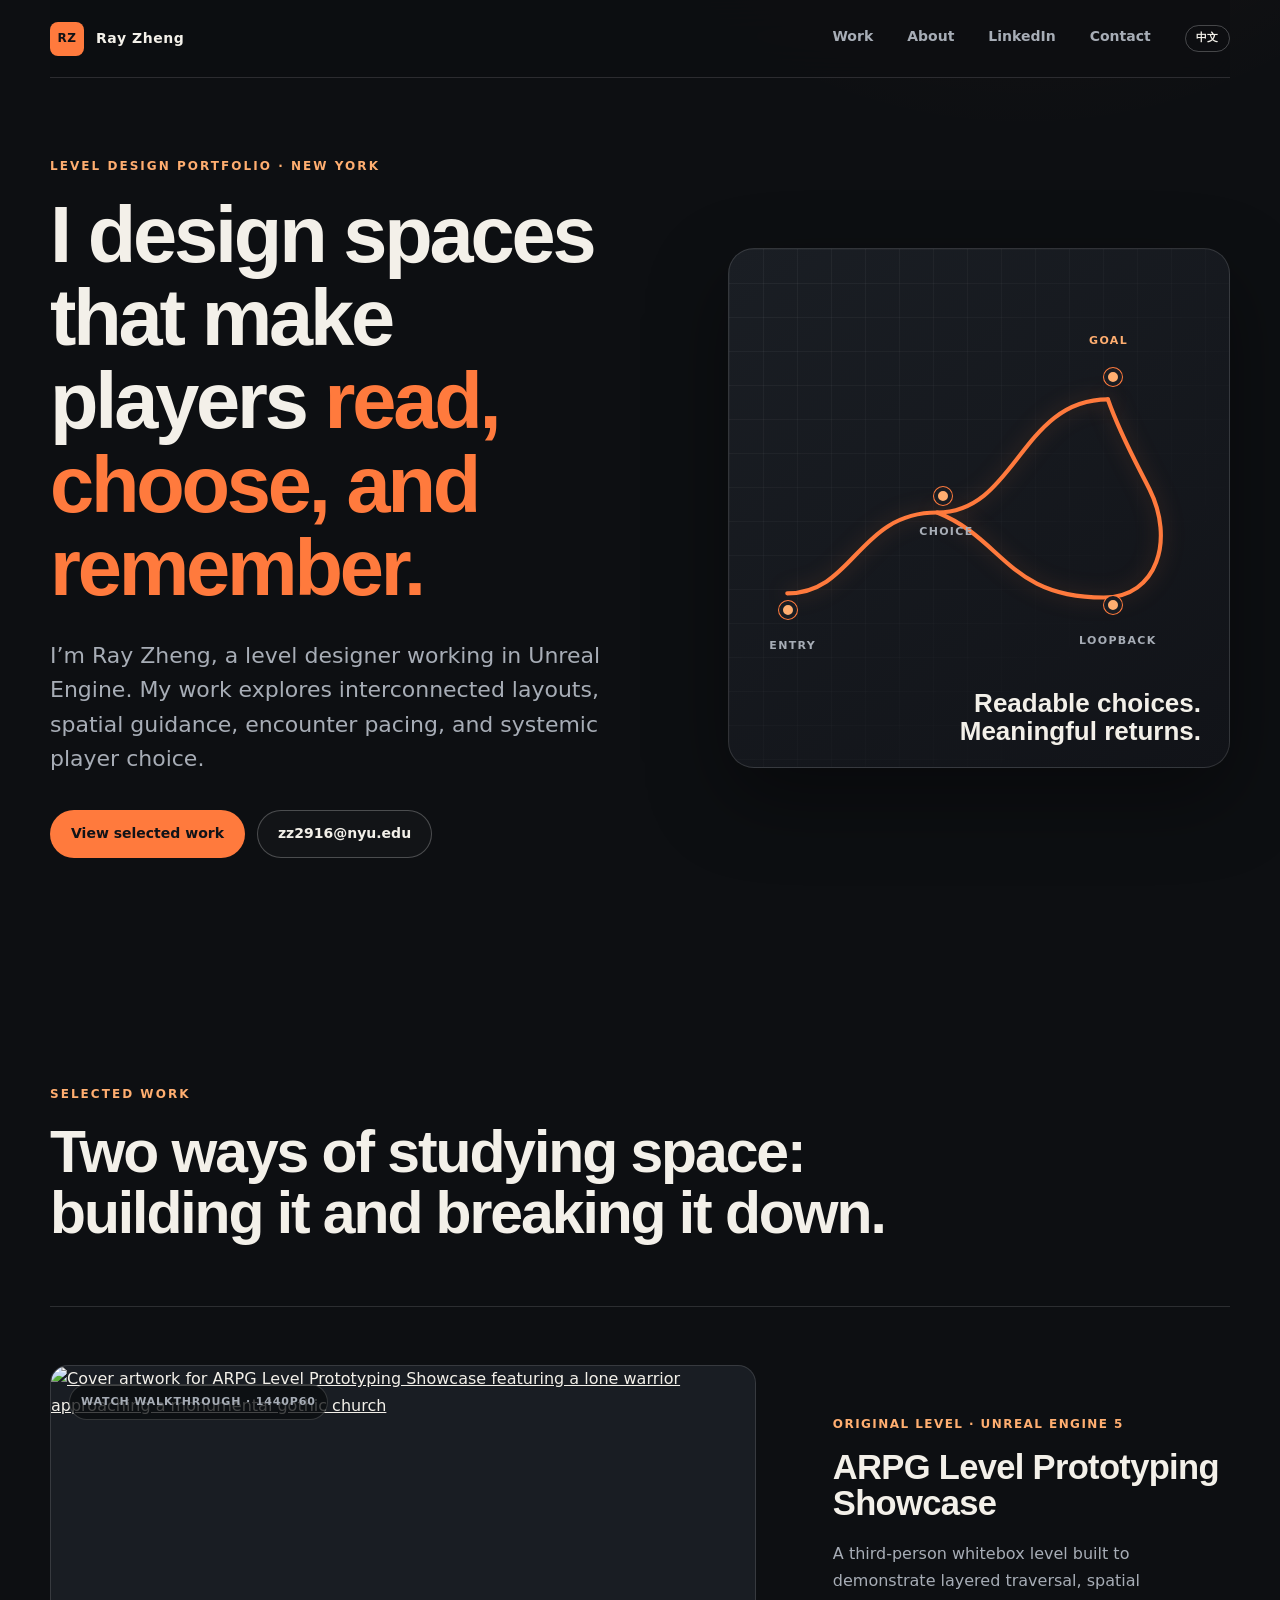
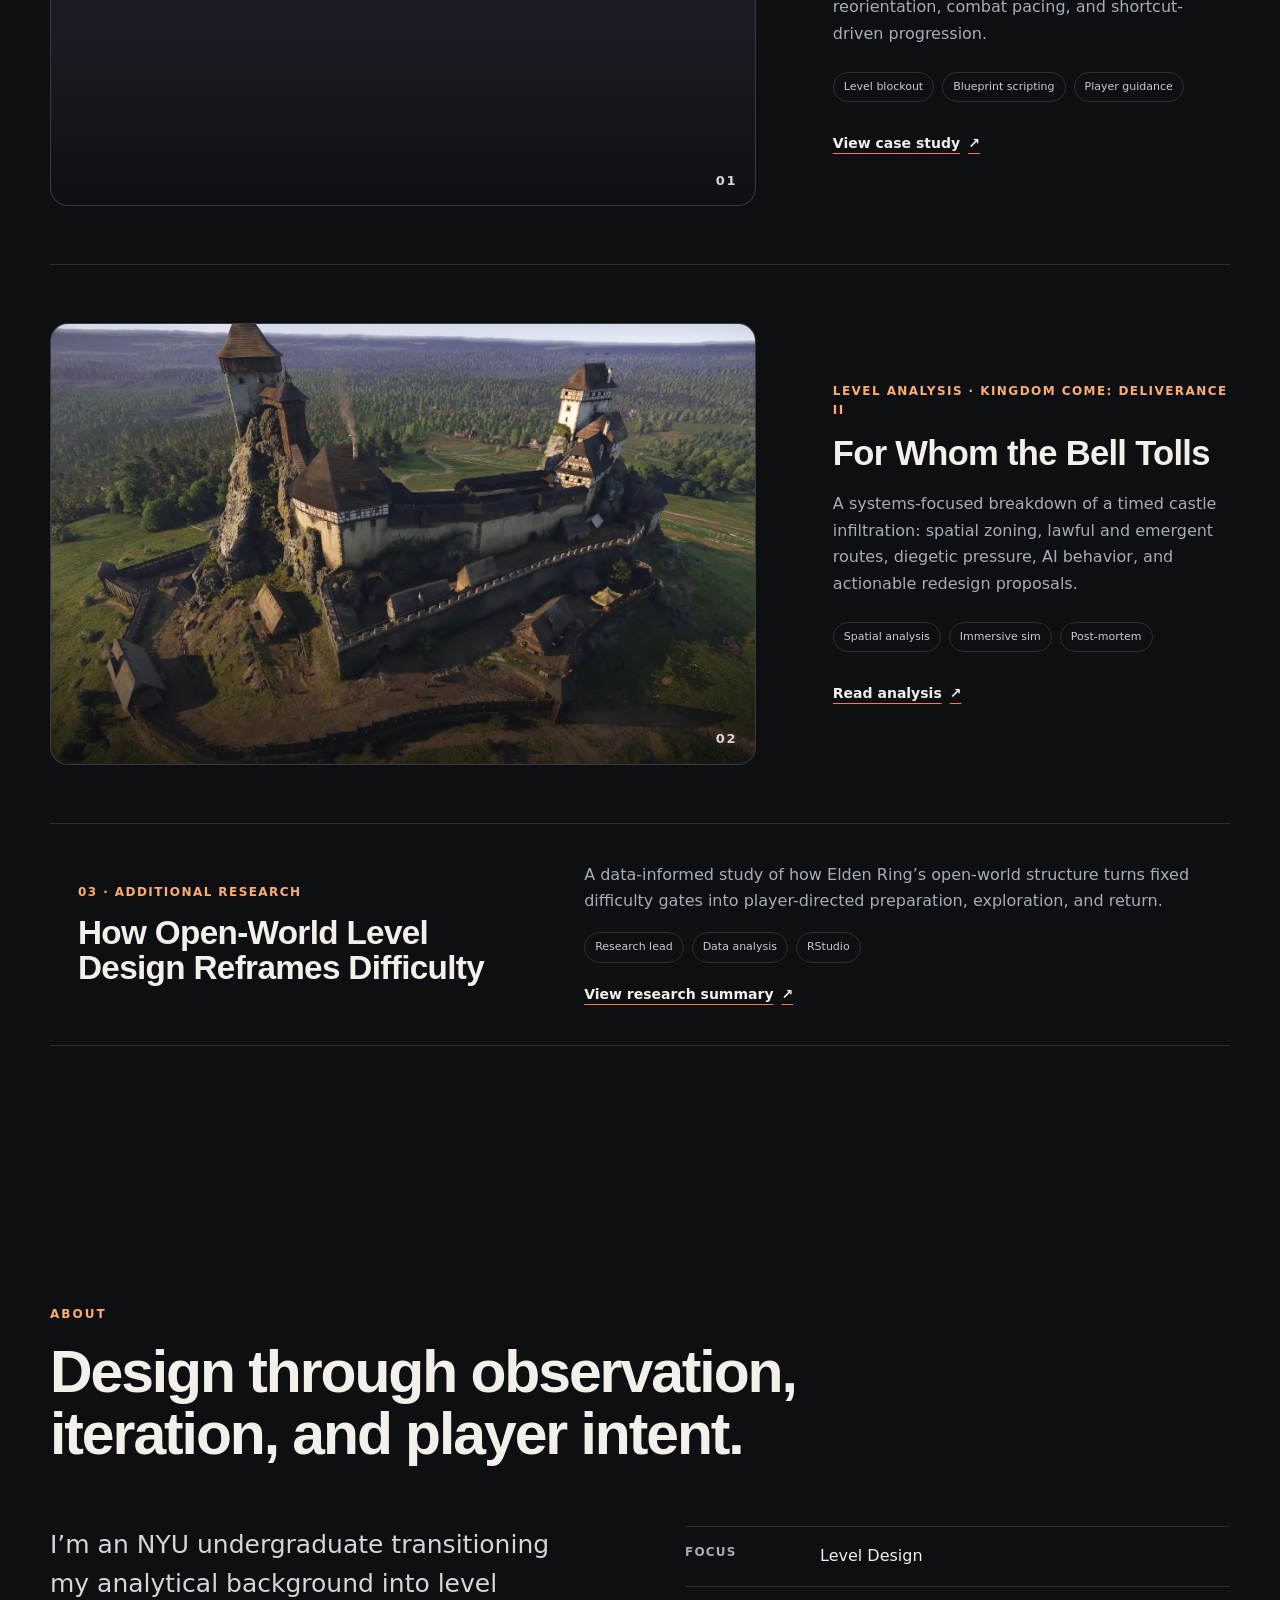
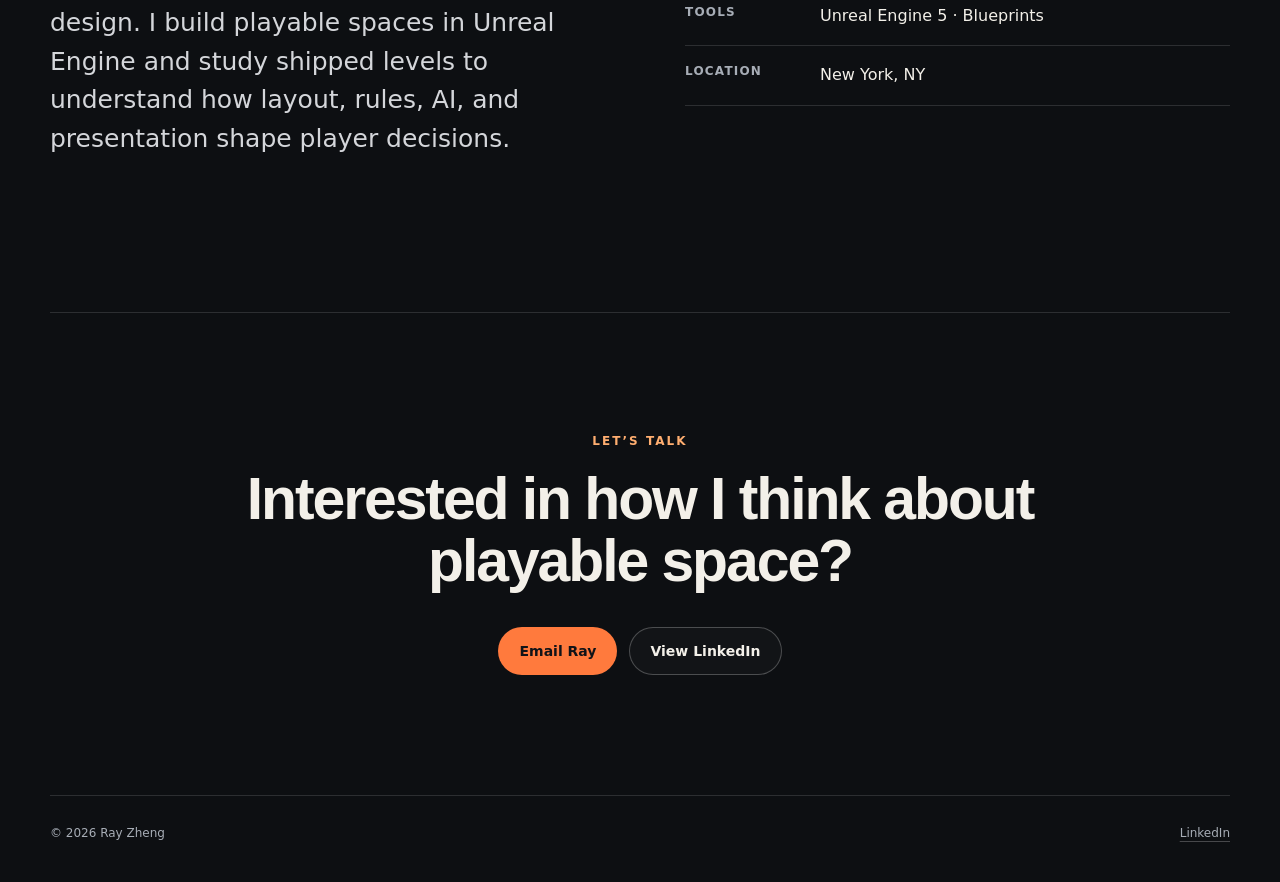
==== commit f163a0d6: "Update LinkedIn profile URL" ====
--- a/index.html
+++ b/index.html
@@ -19,7 +19,7 @@
     <nav class="site-nav" id="site-nav" data-nav>
       <a href="#work">Work</a>
       <a href="#about">About</a>
-      <a href="https://www.linkedin.com/in/ray-zerui-zheng-449203217/" target="_blank" rel="noopener">LinkedIn</a>
+      <a href="https://www.linkedin.com/in/zerui-zheng" target="_blank" rel="noopener">LinkedIn</a>
       <a href="mailto:zz2916@nyu.edu">Contact</a>
       <a class="language-link" href="zh/index.html" lang="zh-CN">中文</a>
     </nav>
@@ -101,10 +101,10 @@
       <article class="research-teaser reveal">
         <div class="research-teaser-title">
           <p class="project-kicker">03 · Additional research</p>
-          <h3><a href="projects/elden-ring-research.html">An Analysis of Elden Ring’s Mainstream Success</a></h3>
+          <h3><a href="projects/elden-ring-research.html">How Open-World Level Design Reframes Difficulty</a></h3>
         </div>
         <div class="research-teaser-copy">
-          <p>A data-informed study of how open-world structure turns fixed difficulty gates into player-directed preparation, exploration, and return.</p>
+          <p>A data-informed study of how Elden Ring’s open-world structure turns fixed difficulty gates into player-directed preparation, exploration, and return.</p>
           <ul class="tag-list" aria-label="Research tags">
             <li>Research lead</li><li>Data analysis</li><li>RStudio</li>
           </ul>
@@ -133,14 +133,14 @@
       <h2>Interested in how I think about playable space?</h2>
       <div class="button-row contact-actions">
         <a class="button button-primary" href="mailto:zz2916@nyu.edu">Email Ray</a>
-        <a class="button button-quiet" href="https://www.linkedin.com/in/ray-zerui-zheng-449203217/" target="_blank" rel="noopener">View LinkedIn</a>
+        <a class="button button-quiet" href="https://www.linkedin.com/in/zerui-zheng" target="_blank" rel="noopener">View LinkedIn</a>
       </div>
     </section>
   </main>
 
   <footer class="site-footer section-shell">
     <span>© <span data-year></span> Ray Zheng</span>
-    <a href="https://www.linkedin.com/in/ray-zerui-zheng-449203217/" target="_blank" rel="noopener">LinkedIn</a>
+    <a href="https://www.linkedin.com/in/zerui-zheng" target="_blank" rel="noopener">LinkedIn</a>
   </footer>
 </body>
 </html>
--- a/assets/styles.css
+++ b/assets/styles.css
@@ -375,6 +375,25 @@
   line-height: 1.5;
 }
 .research-chart-pair { display: grid; grid-template-columns: 1fr 1fr; gap: 18px; }
+.research-explanation {
+  display: grid;
+  grid-template-columns: minmax(240px, .62fr) minmax(0, 1.38fr);
+  gap: clamp(28px, 5vw, 62px);
+  margin-top: 22px;
+  padding: clamp(24px, 3.5vw, 38px);
+  border: 1px solid var(--line);
+  border-radius: 12px;
+  background: var(--bg-soft);
+}
+.research-explanation h3 { margin-bottom: 0; font-size: clamp(25px, 3vw, 38px); }
+.research-explanation .prose p:last-child { margin-bottom: 0; }
+.research-reading-note {
+  padding: 15px 17px;
+  border-left: 3px solid var(--accent);
+  color: #c9cdd3 !important;
+  background: rgba(255, 122, 61, .07);
+  font-size: 13px;
+}
 .research-table-card {
   display: flex;
   flex-direction: column;
@@ -579,7 +598,7 @@
   .hero { grid-template-columns: 1fr; min-height: auto; padding-top: 78px; }
   .route-panel { min-height: 480px; }
   .project-card { grid-template-columns: 1fr; gap: 32px; }
-  .research-teaser, .research-study-grid { grid-template-columns: 1fr; }
+  .research-teaser, .research-study-grid, .research-explanation { grid-template-columns: 1fr; }
   .about-grid, .case-section.two-column { grid-template-columns: 1fr; gap: 36px; }
   .project-meta { grid-template-columns: repeat(2, 1fr); }
   .project-meta div:nth-child(3) { border-left: 0; border-top: 1px solid var(--line); }
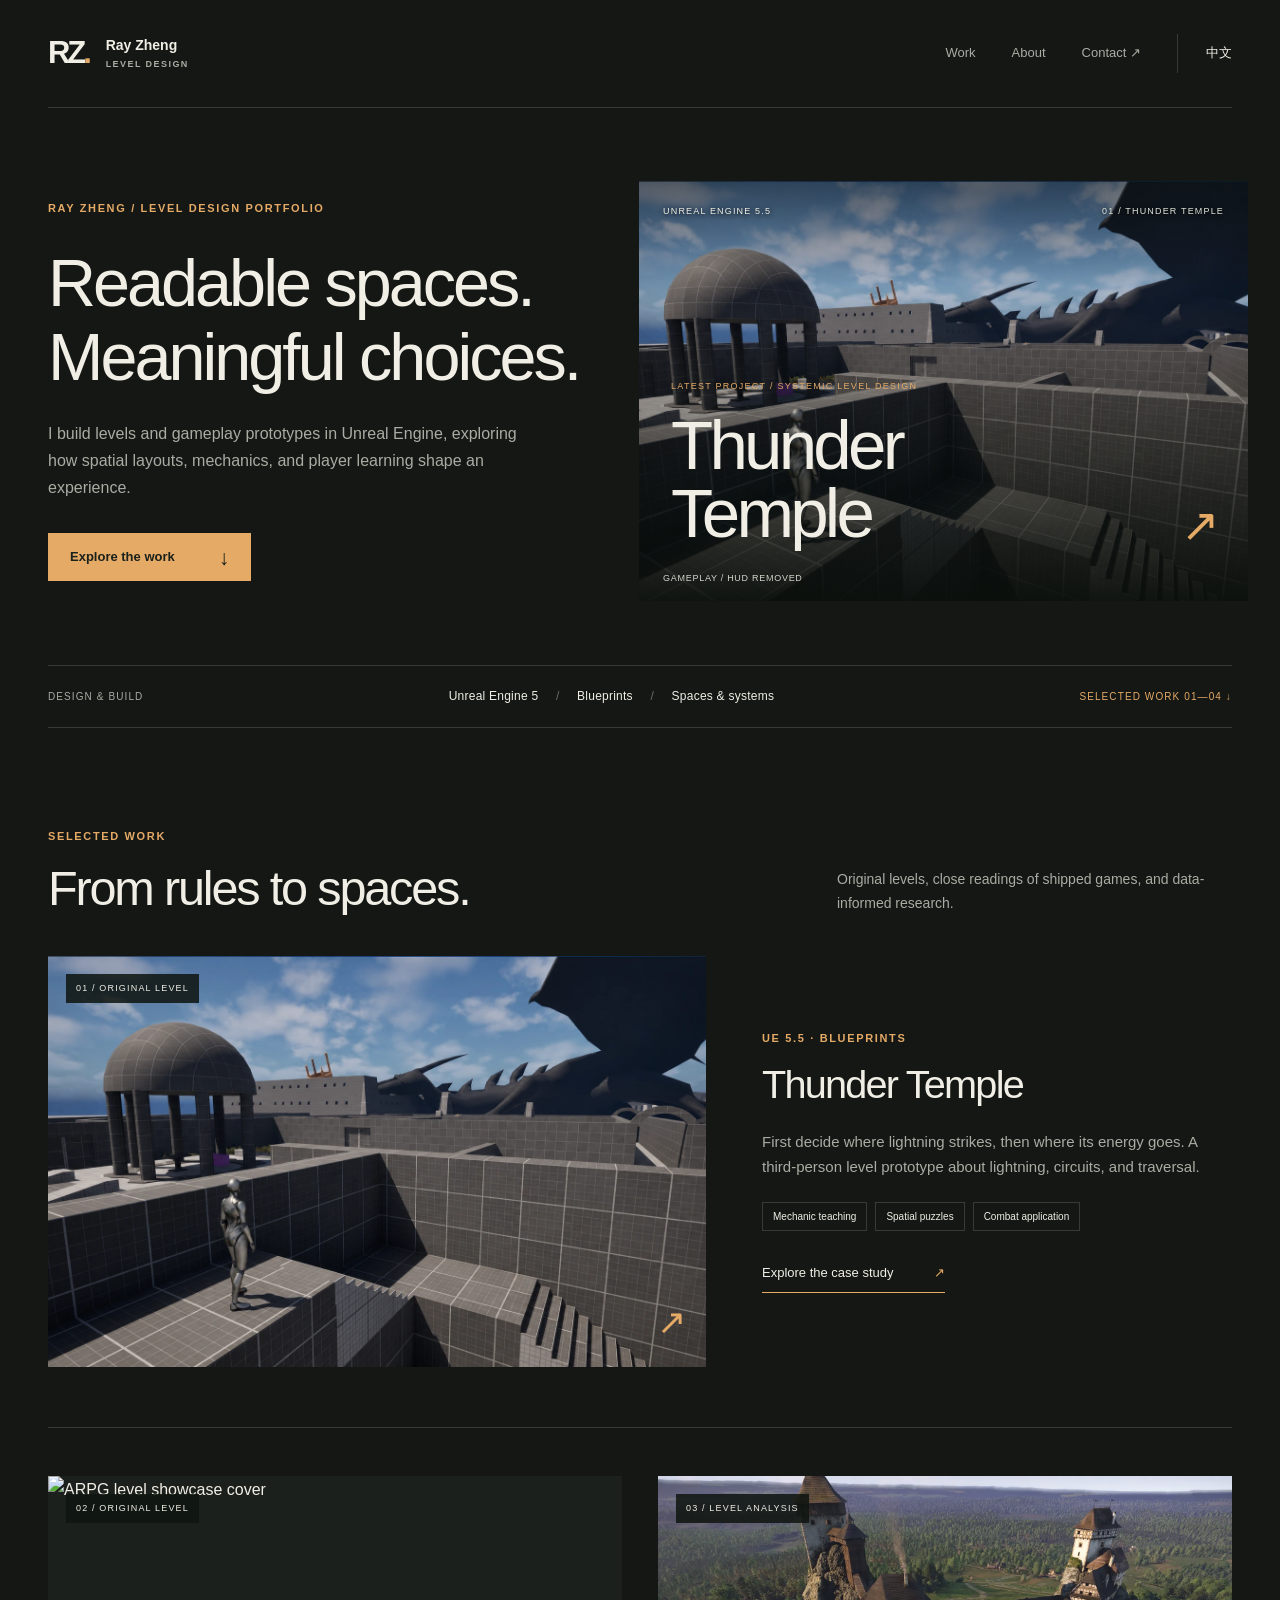
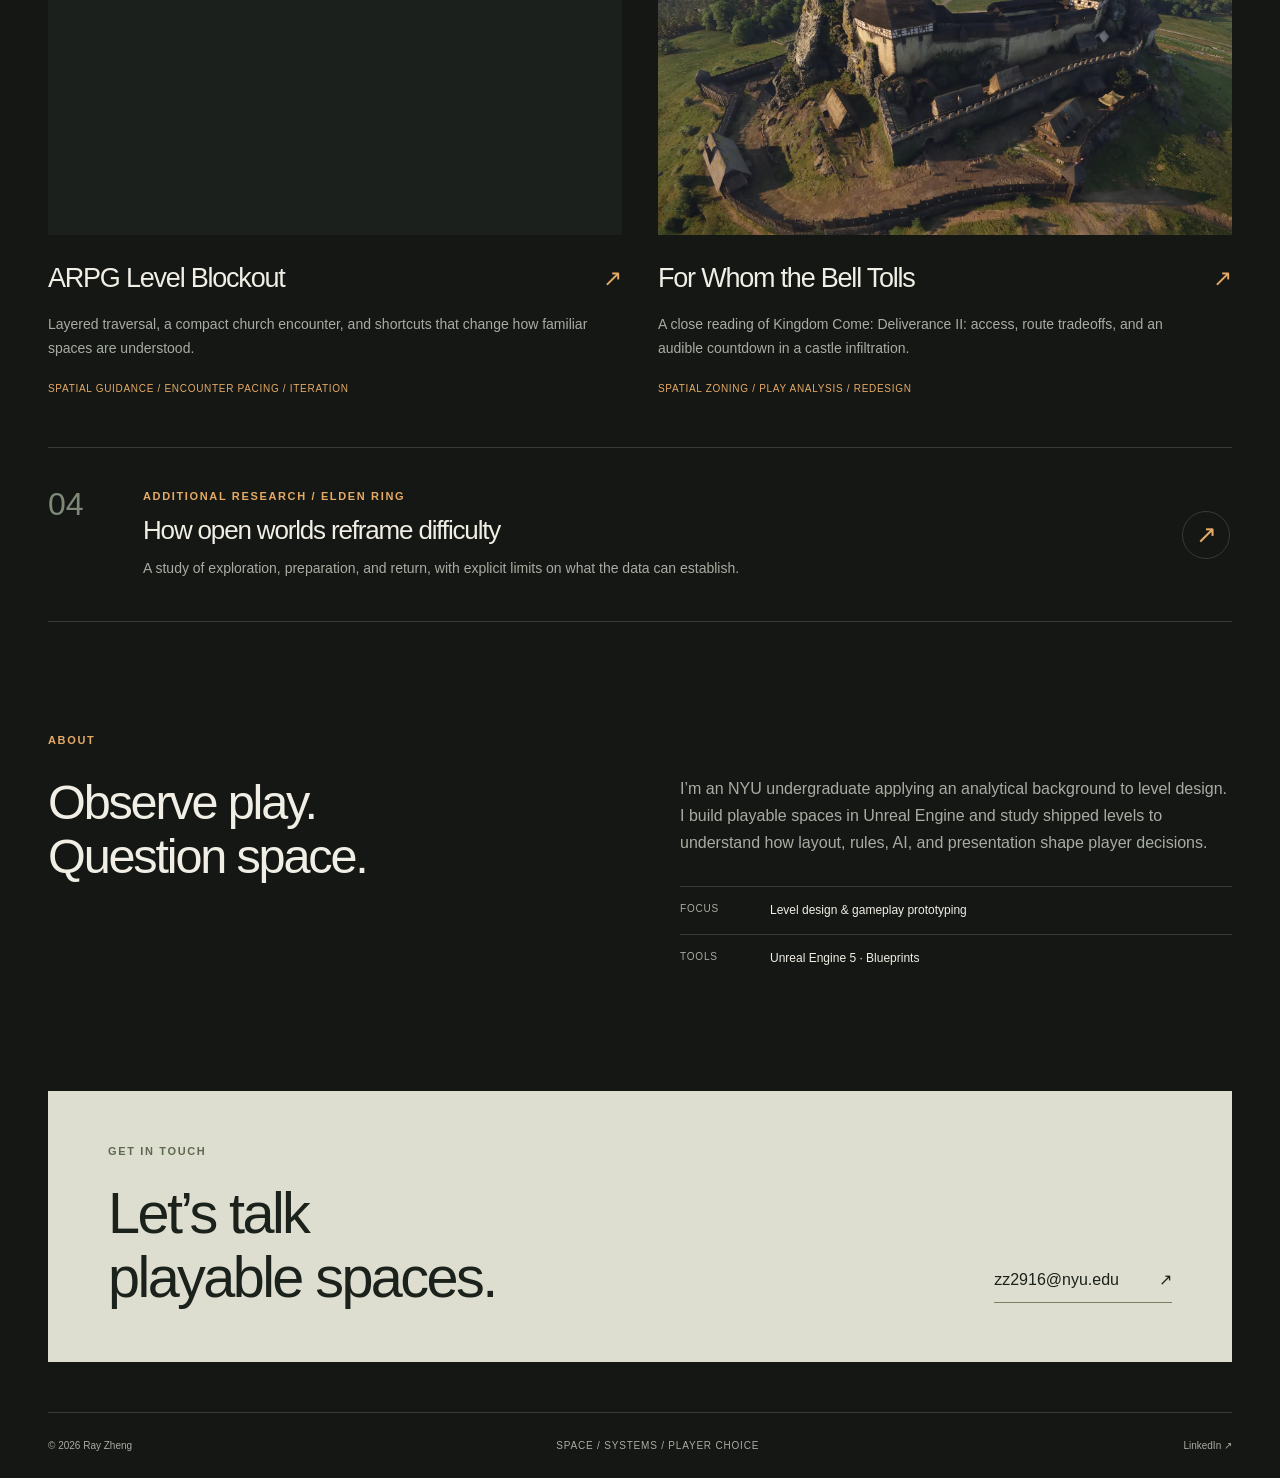
==== commit 5d421278: "Add Thunder Temple case study and redesign portfolio home" ====
--- a/index.html
+++ b/index.html
@@ -1,146 +1,130 @@
 <!doctype html>
 <html lang="en">
-<head>
-  <meta charset="utf-8">
-  <meta name="viewport" content="width=device-width, initial-scale=1">
-  <meta name="description" content="Ray Zheng — level designer focused on readable, interconnected spaces and systemic gameplay.">
-  <title>Ray Zheng — Level Designer</title>
-  <link rel="stylesheet" href="assets/styles.css">
-  <script src="assets/site.js" defer></script>
+<head><meta charset="utf-8"><meta name="viewport" content="width=device-width, initial-scale=1"><meta name="description" content="Level design and Unreal Engine prototypes by Ray Zheng. Spaces, systems, and player decisions."><meta name="theme-color" content="#141714"><title>Ray Zheng — Level Design Portfolio</title><link rel="stylesheet" href="assets/portfolio.css"><script src="assets/site.js" defer></script><script src="assets/portfolio.js" defer></script>
 </head>
-<body>
-  <a class="skip-link" href="#main">Skip to content</a>
-  <header class="site-header" data-header>
-    <a class="brand" href="index.html" aria-label="Ray Zheng, home">
-      <span class="brand-mark">RZ</span>
-      <span>Ray Zheng</span>
-    </a>
-    <button class="nav-toggle" type="button" aria-expanded="false" aria-controls="site-nav" data-nav-toggle>Menu</button>
-    <nav class="site-nav" id="site-nav" data-nav>
-      <a href="#work">Work</a>
-      <a href="#about">About</a>
-      <a href="https://www.linkedin.com/in/zerui-zheng" target="_blank" rel="noopener">LinkedIn</a>
-      <a href="mailto:zz2916@nyu.edu">Contact</a>
-      <a class="language-link" href="zh/index.html" lang="zh-CN">中文</a>
-    </nav>
-  </header>
-
-  <main id="main">
-    <section class="hero section-shell">
-      <div class="hero-copy reveal">
-        <p class="eyebrow">Level design portfolio · New York</p>
-        <h1>I design spaces that make players <em>read, choose, and remember.</em></h1>
-        <p class="hero-lede">I’m Ray Zheng, a level designer working in Unreal Engine. My work explores interconnected layouts, spatial guidance, encounter pacing, and systemic player choice.</p>
-        <div class="button-row">
-          <a class="button button-primary" href="#work">View selected work</a>
-          <a class="button button-quiet" href="mailto:zz2916@nyu.edu">zz2916@nyu.edu</a>
-        </div>
-      </div>
-
-      <div class="route-panel reveal" aria-label="Abstract level route diagram">
-        <div class="route-grid"></div>
-        <span class="route-label route-label-a">Entry</span>
-        <span class="route-label route-label-b">Choice</span>
-        <span class="route-label route-label-c">Loopback</span>
-        <span class="route-label route-label-d">Goal</span>
-        <span class="route-node node-a"></span>
-        <span class="route-node node-b"></span>
-        <span class="route-node node-c"></span>
-        <span class="route-node node-d"></span>
-        <svg class="route-lines" viewBox="0 0 600 460" role="img" aria-label="A branching route reconnecting at the goal">
-          <path d="M70 345 C150 345 155 248 250 248 S350 112 455 112" />
-          <path d="M250 248 C330 280 335 350 450 350 C515 350 535 280 505 220 C490 190 470 155 455 112" />
-        </svg>
-        <p class="route-caption">Readable choices.<br>Meaningful returns.</p>
-      </div>
-    </section>
-
-    <section class="work section-shell" id="work">
-      <div class="section-heading reveal">
-        <p class="eyebrow">Selected work</p>
-        <h2>Two ways of studying space: building it and breaking it down.</h2>
-      </div>
-
-      <article class="project-card project-card-featured reveal">
-        <a class="project-visual image-visual" href="projects/original-level.html" aria-label="View ARPG Level Prototyping Showcase">
-          <img src="assets/images/arpg-showcase-cover.webp" alt="Cover artwork for ARPG Level Prototyping Showcase featuring a lone warrior approaching a monumental gothic church">
-          <span class="visual-status">Watch walkthrough · 1440p60</span>
-          <span class="visual-index">01</span>
-        </a>
-        <div class="project-card-copy">
-          <p class="project-kicker">Original level · Unreal Engine 5</p>
-          <h3><a href="projects/original-level.html">ARPG Level Prototyping Showcase</a></h3>
-          <p>A third-person whitebox level built to demonstrate layered traversal, spatial reorientation, combat pacing, and shortcut-driven progression.</p>
-          <ul class="tag-list" aria-label="Project tags">
-            <li>Level blockout</li>
-            <li>Blueprint scripting</li>
-            <li>Player guidance</li>
-          </ul>
-          <a class="text-link" href="projects/original-level.html">View case study <span aria-hidden="true">↗</span></a>
-        </div>
-      </article>
-
-      <article class="project-card reveal">
-        <a class="project-visual image-visual" href="projects/kcd2-analysis.html" aria-label="View Kingdom Come Deliverance II level analysis">
-          <img src="assets/images/kcd2-castle.webp" alt="Aerial view of Trosky Castle from Kingdom Come: Deliverance II">
-          <span class="visual-index">02</span>
-        </a>
-        <div class="project-card-copy">
-          <p class="project-kicker">Level analysis · Kingdom Come: Deliverance II</p>
-          <h3><a href="projects/kcd2-analysis.html">For Whom the Bell Tolls</a></h3>
-          <p>A systems-focused breakdown of a timed castle infiltration: spatial zoning, lawful and emergent routes, diegetic pressure, AI behavior, and actionable redesign proposals.</p>
-          <ul class="tag-list" aria-label="Project tags">
-            <li>Spatial analysis</li>
-            <li>Immersive sim</li>
-            <li>Post-mortem</li>
-          </ul>
-          <a class="text-link" href="projects/kcd2-analysis.html">Read analysis <span aria-hidden="true">↗</span></a>
-        </div>
-      </article>
-
-      <article class="research-teaser reveal">
-        <div class="research-teaser-title">
-          <p class="project-kicker">03 · Additional research</p>
-          <h3><a href="projects/elden-ring-research.html">How Open-World Level Design Reframes Difficulty</a></h3>
-        </div>
-        <div class="research-teaser-copy">
-          <p>A data-informed study of how Elden Ring’s open-world structure turns fixed difficulty gates into player-directed preparation, exploration, and return.</p>
-          <ul class="tag-list" aria-label="Research tags">
-            <li>Research lead</li><li>Data analysis</li><li>RStudio</li>
-          </ul>
-          <a class="text-link" href="projects/elden-ring-research.html">View research summary <span aria-hidden="true">↗</span></a>
-        </div>
-      </article>
-    </section>
-
-    <section class="about section-shell" id="about">
-      <div class="section-heading reveal">
-        <p class="eyebrow">About</p>
-        <h2>Design through observation, iteration, and player intent.</h2>
-      </div>
-      <div class="about-grid reveal">
-        <p>I’m an NYU undergraduate transitioning my analytical background into level design. I build playable spaces in Unreal Engine and study shipped levels to understand how layout, rules, AI, and presentation shape player decisions.</p>
-        <dl class="fact-list">
-          <div><dt>Focus</dt><dd>Level Design</dd></div>
-          <div><dt>Tools</dt><dd>Unreal Engine 5 · Blueprints</dd></div>
-          <div><dt>Location</dt><dd>New York, NY</dd></div>
-        </dl>
-      </div>
-    </section>
-
-    <section class="contact section-shell reveal">
-      <p class="eyebrow">Let’s talk</p>
-      <h2>Interested in how I think about playable space?</h2>
-      <div class="button-row contact-actions">
-        <a class="button button-primary" href="mailto:zz2916@nyu.edu">Email Ray</a>
-        <a class="button button-quiet" href="https://www.linkedin.com/in/zerui-zheng" target="_blank" rel="noopener">View LinkedIn</a>
-      </div>
-    </section>
-  </main>
-
-  <footer class="site-footer section-shell">
-    <span>© <span data-year></span> Ray Zheng</span>
-    <a href="https://www.linkedin.com/in/zerui-zheng" target="_blank" rel="noopener">LinkedIn</a>
-  </footer>
+<body class="portfolio-v2  home-page"><a class="skip-link" href="#main">Skip to content</a>
+<header class="pv-header shell"><a class="pv-brand" href="index.html"><span class="monogram">RZ<span>.</span></span><span>Ray Zheng<small>LEVEL DESIGN</small></span></a>
+<button class="nav-toggle" data-nav-toggle aria-expanded="false" aria-controls="site-nav" type="button">Menu
+</button>
+<nav class="site-nav" id="site-nav" data-nav aria-label="Main navigation"><a href="index.html#work">Work</a><a href="index.html#about">About</a><a href="mailto:zz2916@nyu.edu">Contact ↗</a><a class="lang-link" href="zh/index.html" lang="zh-CN">中文</a>
+</nav>
+</header>
+<main id="main">
+<section class="home-hero shell">
+<div class="hero-heading">
+<p class="overline">RAY ZHENG / LEVEL DESIGN PORTFOLIO
+</p>
+<h1>Readable spaces.<br>Meaningful choices.
+</h1>
+<p class="hero-description">I build levels and gameplay prototypes in Unreal Engine, exploring how spatial layouts, mechanics, and player learning shape an experience.
+</p><a class="solid-link" href="#work">Explore the work <span>↓</span></a>
+</div>
+        <a class="hero-window" href="projects/thunder-temple.html"><img src="assets/images/thunder-temple-entry-gameplay.webp" alt="Thunder Temple blockout gameplay: courtyard, character, and petrified dragon" fetchpriority="high" width="1817" height="866"><span class="image-topline">UNREAL ENGINE 5.5 <span>01 / THUNDER TEMPLE</span></span>
+<div class="hero-window-title"><span>LATEST PROJECT / SYSTEMIC LEVEL DESIGN</span><strong>Thunder<br>Temple<span>↗</span></strong>
+</div><span class="image-footnote">GAMEPLAY / HUD REMOVED</span></a>
+</section>
+<div class="practice-strip shell"><span>DESIGN & BUILD</span>
+<p>Unreal Engine 5 <span>/</span> Blueprints <span>/</span> Spaces & systems
+</p><a href="#work">SELECTED WORK 01—04 ↓</a>
+</div>
+<section class="selected shell" id="work">
+<div class="section-title">
+<div>
+<p class="overline">SELECTED WORK
+</p>
+<h2>From rules to spaces.
+</h2>
+</div>
+<p>Original levels, close readings of shipped games, and data-informed research.
+</p>
+</div>
+<article class="feature-project"><a class="feature-image" href="projects/thunder-temple.html"><img src="assets/images/thunder-temple-entry-gameplay.webp" alt="Thunder Temple courtyard blockout gameplay" loading="lazy" width="1817" height="866"><span class="image-badge">01 / ORIGINAL LEVEL</span><span class="image-arrow">↗</span></a>
+<div class="feature-copy">
+<p class="overline">UE 5.5 · BLUEPRINTS
+</p>
+<h3><a href="projects/thunder-temple.html">Thunder Temple</a>
+</h3>
+<p>First decide where lightning strikes, then where its energy goes. A third-person level prototype about lightning, circuits, and traversal.
+</p>
+<ul class="chips">
+<li>Mechanic teaching
+</li>
+<li>Spatial puzzles
+</li>
+<li>Combat application
+</li>
+</ul><a class="under-link" href="projects/thunder-temple.html">Explore the case study <span>↗</span></a>
+</div>
+</article>
+<div class="project-pair">
+<article class="work-item"><a class="work-image" href="projects/original-level.html"><img src="assets/images/arpg-showcase-cover.webp" alt="ARPG level showcase cover" loading="lazy" width="900" height="560"><span class="image-badge">02 / ORIGINAL LEVEL</span></a>
+<div class="work-item-heading">
+<h3><a href="projects/original-level.html">ARPG Level Blockout</a>
+</h3><span>↗</span>
+</div>
+<p>Layered traversal, a compact church encounter, and shortcuts that change how familiar spaces are understood.
+</p>
+<p class="work-tags">SPATIAL GUIDANCE / ENCOUNTER PACING / ITERATION
+</p>
+</article>
+<article class="work-item"><a class="work-image" href="projects/kcd2-analysis.html"><img src="assets/images/kcd2-castle.webp" alt="Trosky Castle in Kingdom Come Deliverance II" loading="lazy" width="900" height="560"><span class="image-badge">03 / LEVEL ANALYSIS</span></a>
+<div class="work-item-heading">
+<h3><a href="projects/kcd2-analysis.html">For Whom the Bell Tolls</a>
+</h3><span>↗</span>
+</div>
+<p>A close reading of Kingdom Come: Deliverance II: access, route tradeoffs, and an audible countdown in a castle infiltration.
+</p>
+<p class="work-tags">SPATIAL ZONING / PLAY ANALYSIS / REDESIGN
+</p>
+</article>
+</div>
+<article class="research-row"><span class="research-number">04</span>
+<div>
+<p class="overline">ADDITIONAL RESEARCH / ELDEN RING
+</p>
+<h3><a href="projects/elden-ring-research.html">How open worlds reframe difficulty</a>
+</h3>
+<p>A study of exploration, preparation, and return, with explicit limits on what the data can establish.
+</p>
+</div><a class="circle-link" href="projects/elden-ring-research.html" aria-label="View research">↗</a>
+</article>
+</section>
+<section class="about-section shell" id="about">
+<p class="overline">ABOUT
+</p>
+<div class="about-layout">
+<h2>Observe play.<br>Question space.
+</h2>
+<div>
+<p>I’m an NYU undergraduate applying an analytical background to level design. I build playable spaces in Unreal Engine and study shipped levels to understand how layout, rules, AI, and presentation shape player decisions.
+</p>
+<dl class="about-facts">
+<div>
+<dt>FOCUS
+</dt>
+<dd>Level design & gameplay prototyping
+</dd>
+</div>
+<div>
+<dt>TOOLS
+</dt>
+<dd>Unreal Engine 5 · Blueprints
+</dd>
+</div>
+</dl>
+</div>
+</div>
+</section>
+<section class="contact-section shell">
+<p class="overline">GET IN TOUCH
+</p>
+<div>
+<h2>Let’s talk<br>playable spaces.
+</h2><a class="under-link" href="mailto:zz2916@nyu.edu">zz2916@nyu.edu <span>↗</span></a>
+</div>
+</section>
+</main>
+<footer class="pv-footer shell"><span>© <span data-year></span> Ray Zheng</span><span>SPACE / SYSTEMS / PLAYER CHOICE</span><a href="https://www.linkedin.com/in/zerui-zheng" target="_blank" rel="noopener">LinkedIn ↗</a>
+</footer>
 </body>
 </html>
--- a/assets/portfolio.css
+++ b/assets/portfolio.css
@@ -0,0 +1,72 @@
+@charset "UTF-8";
+:root{--bg:#141714;--panel:#1c201c;--ink:#f0eee5;--muted:#a8ada3;--line:#363c34;--accent:#e5aa66;--paper:#deded0;--dark:#1b211b;--shell:min(1320px,calc(100% - 96px));color-scheme:dark}
+*{box-sizing:border-box}html{scroll-behavior:smooth;scroll-padding-top:100px}body{margin:0;background:var(--bg);color:var(--ink);font-family:Inter,"Segoe UI","PingFang SC","Microsoft YaHei",sans-serif;font-size:16px;line-height:1.7;-webkit-font-smoothing:antialiased}a{color:inherit;text-decoration:none}button{font:inherit;color:inherit}img,video{display:block;max-width:100%}img{height:auto}figure,p,h1,h2,h3{margin:0}button,a{-webkit-tap-highlight-color:transparent}a:focus-visible,button:focus-visible,summary:focus-visible,[tabindex]:focus-visible{outline:2px solid var(--accent);outline-offset:6px}::selection{background:var(--accent);color:var(--dark)}[hidden]{display:none!important}.shell{width:var(--shell);margin-inline:auto}.overline{font-size:11px;font-weight:650;letter-spacing:.15em;line-height:1.6;color:var(--accent)}h1,h2,h3{font-weight:500;line-height:1.12;letter-spacing:-.045em}h1{font-size:clamp(48px,5.2vw,80px)}h2{font-size:clamp(34px,3.8vw,56px)}h3{font-size:clamp(23px,2.4vw,35px)}.zh-v2 h1,.zh-v2 h2,.zh-v2 h3{letter-spacing:-.035em;line-height:1.3}.zh-v2 h1{font-weight:600}.zh-v2 p{line-height:1.85}.skip-link{position:fixed;left:16px;top:10px;z-index:100;background:var(--ink);color:var(--dark);padding:10px 18px;transform:translateY(-160%)}.skip-link:focus{transform:none}
+.pv-header{height:108px;display:flex;align-items:center;justify-content:space-between;border-bottom:1px solid var(--line);position:relative;z-index:20}.pv-brand{display:flex;gap:17px;align-items:center;font-size:14px;font-weight:550;line-height:1.3}.pv-brand small{display:block;font-size:9px;letter-spacing:.16em;color:var(--muted);margin-top:5px}.monogram{font-size:31px;letter-spacing:-.1em;font-weight:700}.monogram span{color:var(--accent)}.site-nav{display:flex;gap:36px;align-items:center;font-size:13px;color:var(--muted)}.site-nav a{padding:8px 0}.site-nav a:hover{color:var(--ink)}.site-nav .lang-link{border-left:1px solid var(--line);padding-left:28px;color:var(--ink)}.nav-toggle{display:none;background:none;border:1px solid var(--line);padding:6px 12px;cursor:pointer}
+.home-hero{display:grid;grid-template-columns:1fr 1.1fr;align-items:center;gap:52px;padding-block:64px 56px}.hero-heading{padding-block:28px}.hero-heading h1{margin-top:28px;max-width:640px}.hero-description{max-width:490px;color:var(--muted);margin-top:25px;font-size:16px}.solid-link{display:inline-flex;align-items:center;gap:44px;background:var(--accent);color:var(--dark);font-weight:600;padding:13px 22px;margin-top:32px;font-size:13px;transition:background .2s}.solid-link:hover{background:#f1c28a}.solid-link span{font-size:21px;line-height:1}.hero-window{position:relative;display:block;overflow:hidden;min-height:550px;background:var(--panel);isolation:isolate}.hero-window>img{position:absolute;inset:0;width:100%;height:100%;object-fit:cover;object-position:48% center;transition:transform .8s;z-index:-2}.hero-window:hover>img{transform:scale(1.035)}.hero-window:after{content:"";position:absolute;inset:0;background:linear-gradient(0deg,rgba(10,15,12,.95),transparent 65%),linear-gradient(180deg,rgba(10,15,12,.48),transparent 25%);z-index:-1}.image-topline{position:absolute;top:23px;left:24px;right:24px;display:flex;justify-content:space-between;font-size:9px;letter-spacing:.13em;text-shadow:0 1px 5px #000}.image-topline>span{color:#e0e4d9}.hero-window-title{position:absolute;left:32px;right:32px;bottom:53px}.hero-window-title>span{font-size:9px;letter-spacing:.14em;color:var(--accent)}.hero-window-title strong{display:block;font-size:clamp(48px,5.4vw,78px);font-weight:500;line-height:.98;letter-spacing:-.055em;margin-top:15px}.hero-window-title strong>span{position:absolute;right:0;bottom:0;font-size:46px;color:var(--accent)}.image-footnote{position:absolute;bottom:14px;left:24px;font-size:9px;color:#d2d6ca;letter-spacing:.08em}.practice-strip{border-block:1px solid var(--line);display:flex;justify-content:space-between;align-items:center;gap:20px;padding-block:20px;font-size:10px;letter-spacing:.11em;color:var(--muted)}.practice-strip>p{font-size:12px;letter-spacing:.02em;color:var(--ink)}.practice-strip>p span{margin-inline:14px;color:#667060}.practice-strip>a{color:var(--accent)}
+.selected{padding-block:100px 0;scroll-margin-top:24px}.section-title{display:flex;justify-content:space-between;align-items:flex-end;gap:60px;margin-bottom:40px}.section-title h2{margin-top:16px}.section-title>p{color:var(--muted);max-width:395px;font-size:14px}.feature-project{display:grid;grid-template-columns:1.4fr 1fr;gap:56px;align-items:center;padding-bottom:60px;border-bottom:1px solid var(--line)}.feature-image{position:relative;overflow:hidden;display:block;background:var(--panel)}.feature-image>img{width:100%;aspect-ratio:16/10;object-fit:cover;transition:transform .6s}.feature-image:hover>img,.work-image:hover>img{transform:scale(1.025)}.image-badge{position:absolute;top:18px;left:18px;padding:7px 10px;background:rgba(15,20,16,.85);font-size:9px;letter-spacing:.13em;color:var(--ink)}.image-arrow{position:absolute;bottom:16px;right:20px;font-size:35px;color:var(--accent)}.feature-copy h3{font-size:clamp(30px,3.1vw,46px);margin-top:15px}.feature-copy>p:not(.overline){margin-top:22px;color:var(--muted);font-size:15px}.chips{display:flex;gap:8px;flex-wrap:wrap;list-style:none;padding:0;margin:22px 0 27px}.chips li{font-size:10px;border:1px solid var(--line);padding:5px 10px;color:var(--ink)}.under-link{display:inline-flex;justify-content:space-between;gap:40px;padding-bottom:8px;border-bottom:1px solid var(--accent);font-size:13px}.under-link>span{color:var(--accent)}.project-pair{display:grid;grid-template-columns:1fr 1fr;gap:36px;margin-top:48px}.work-image{display:block;overflow:hidden;position:relative;background:var(--panel)}.work-image>img{width:100%;aspect-ratio:16/10;object-fit:cover;transition:transform .6s}.work-item-heading{display:flex;justify-content:space-between;gap:15px;align-items:center;margin-top:24px}.work-item-heading h3{font-size:27px}.work-item-heading>span{font-size:23px;color:var(--accent)}.work-item>p{font-size:14px;color:var(--muted);margin-top:15px;max-width:540px}.work-item .work-tags{color:var(--accent);font-size:10px;letter-spacing:.07em;margin-top:20px}.research-row{display:grid;grid-template-columns:70px 1fr 50px;gap:25px;align-items:center;margin-top:50px;padding-block:40px;border-block:1px solid var(--line)}.research-number{font-size:32px;color:#7e8978;align-self:start;line-height:1}.research-row h3{font-size:26px;margin-top:10px}.research-row p:not(.overline){font-size:14px;color:var(--muted);margin-top:12px}.circle-link{display:grid;place-items:center;width:48px;height:48px;border:1px solid var(--line);border-radius:50%;font-size:25px;color:var(--accent)}.circle-link:hover{border-color:var(--accent)}
+.about-section{padding-block:110px}.about-layout{display:grid;grid-template-columns:1fr 1fr;gap:80px;margin-top:25px}.about-layout>div>p{font-size:16px;color:var(--muted);max-width:570px}.about-facts{margin:30px 0 0}.about-facts>div{display:grid;grid-template-columns:90px 1fr;border-top:1px solid var(--line);padding-block:13px;font-size:12px}.about-facts dt{color:var(--muted);font-size:10px;letter-spacing:.08em}.about-facts dd{margin:0}.contact-section{background:var(--paper);color:var(--dark);padding:52px 60px;margin-bottom:50px}.contact-section>.overline{color:#5e684f}.contact-section>div{display:flex;align-items:flex-end;justify-content:space-between;gap:25px;margin-top:20px}.contact-section h2{font-size:clamp(34px,4.5vw,64px)}.contact-section .under-link{border-color:#7d805f;font-size:16px;margin-bottom:7px;overflow-wrap:anywhere}.contact-section .under-link span{color:var(--dark)}.pv-footer{border-top:1px solid var(--line);padding-block:24px;display:flex;justify-content:space-between;gap:20px;font-size:10px;color:var(--muted)}.pv-footer>span:nth-child(2){letter-spacing:.08em}
+.case-intro{padding-top:30px}.back-link{font-size:11px;color:var(--muted);display:inline-block;padding-block:12px}.case-heading{display:grid;grid-template-columns:1.2fr 1fr;gap:60px;align-items:end;margin-top:35px;margin-bottom:45px}.case-heading h1{font-size:clamp(72px,9vw,134px);line-height:.93;font-weight:500;margin-top:22px;letter-spacing:-.065em}.case-heading h1>span{color:var(--accent)}.case-statement{padding-bottom:8px}.case-statement>p{font-size:clamp(20px,2.2vw,31px);line-height:1.5}.case-statement>span{font-size:10px;letter-spacing:.12em;color:var(--muted);display:block;margin-top:20px}.case-cover{position:relative;background:var(--panel)}.case-cover>img{width:100%;aspect-ratio:2.4;object-fit:cover;object-position:center 42%}.case-cover .image-footnote{background:rgba(12,18,13,.8);padding:4px 9px;left:14px}.case-facts{display:grid;grid-template-columns:1fr 1fr 1fr 1fr;margin:0;padding-block:26px;border-bottom:1px solid var(--line);gap:30px}.case-facts dt{font-size:10px;letter-spacing:.1em;color:var(--muted)}.case-facts dd{margin:6px 0 0;font-size:13px}.chapter-nav{position:sticky;top:0;z-index:15;background:rgba(20,23,20,.96);backdrop-filter:blur(12px);border-bottom:1px solid var(--line);margin-top:24px}.chapter-nav>.shell{display:flex;gap:35px;overflow-x:auto;scrollbar-width:thin}.chapter-nav a{white-space:nowrap;font-size:11px;padding-block:17px;color:var(--muted);border-bottom:2px solid transparent}.chapter-nav a:hover,.chapter-nav a[aria-current]{color:var(--accent);border-bottom-color:var(--accent)}.case-section{padding-block:90px;border-bottom:1px solid var(--line);scroll-margin-top:55px}.editorial-grid{display:grid;grid-template-columns:.8fr 1.2fr;gap:55px;align-items:start}.reading-copy{max-width:530px}.reading-copy>p:not(.overline){font-size:15px;color:var(--muted);margin-bottom:20px}.reading-copy>h3{margin:16px 0 20px}.film{margin:0;min-width:0;background:#101410}.film video{width:100%;aspect-ratio:160/77;object-fit:contain;background:#0b0d0a}.film figcaption{display:flex;align-items:baseline;gap:9px;color:#bdc4b5;font-size:11px;line-height:1.7;padding:12px 15px;border:1px solid var(--line);border-top:0}.film figcaption>span:last-child{margin-left:auto;font-size:8px;letter-spacing:.1em;white-space:nowrap;color:#8b9782}.film-dot{width:5px;height:5px;flex:0 0 5px;border-radius:50%;background:var(--accent);align-self:center}.learning-sequence{list-style:none;display:grid;grid-template-columns:repeat(4,1fr);gap:26px;padding:0;margin:0 0 40px;counter-reset:stage}.learning-sequence li{border-top:1px solid #738066;padding-top:20px}.learning-sequence li>span{font-size:10px;letter-spacing:.08em;color:var(--accent)}.learning-sequence h3{font-size:23px;margin-block:18px 14px}.learning-sequence p{font-size:13px;color:var(--muted)}.asset-slot{position:relative;min-height:260px;border:1px dashed #59614e;background:repeating-linear-gradient(-45deg,transparent,transparent 13px,rgba(152,169,124,.025) 13px,rgba(152,169,124,.025) 14px);display:flex;flex-direction:column;align-items:center;justify-content:center;padding:40px 30px;text-align:center;gap:9px;color:var(--muted)}.slot-corners{font-size:25px;color:#657158;font-weight:300;line-height:1.2}.slot-label{font-size:16px;color:#c1c8b6}.asset-slot figcaption{font-size:11px;max-width:410px}.slot-state{font-size:8px;letter-spacing:.17em;color:#7e8a70;margin-top:12px}.case-notes{display:grid;grid-template-columns:repeat(3,1fr);gap:40px;margin-bottom:35px}.case-notes>div{border-left:2px solid var(--accent);padding-left:17px}.case-notes span{color:var(--accent);font-size:9px;letter-spacing:.13em}.case-notes p{font-size:14px;color:var(--muted);margin-top:8px}.state-study{background:var(--panel);padding:23px}.state-toolbar{display:flex;align-items:center;justify-content:space-between;gap:20px;margin-bottom:20px}.state-toolbar>p{font-size:10px;letter-spacing:.09em;color:var(--muted)}.state-tabs{display:flex;gap:6px}.state-tabs button{font-size:11px;border:1px solid #515a47;background:transparent;cursor:pointer;padding:9px 14px;white-space:nowrap}.state-tabs button[aria-selected=true]{background:var(--accent);border-color:var(--accent);color:var(--dark)}.state-study video{max-height:560px}.media-note{font-size:11px;color:var(--muted);margin-top:16px}.context-film{border-block:1px solid var(--line);margin-top:26px}.context-film summary{cursor:pointer;padding:22px 6px;font-size:13px}.context-film summary>span{float:right;color:var(--accent);font-size:10px}.context-film>.film{margin-bottom:22px}.tower-section>.asset-slot{margin-top:40px}.reading-copy>.film{margin-top:28px}.combat-pair,.iteration-pair{display:grid;grid-template-columns:1fr 1fr;gap:32px}.combat-pair h3{font-size:27px;margin:14px 0 24px}.combat-pair article>p:last-child{font-size:13px;color:var(--muted);margin-top:19px}.case-next{padding-block:75px}.case-next>a{display:flex;align-items:center;justify-content:space-between;margin-block:20px}.case-next>a>span{font-size:50px;color:var(--accent)}.case-next>p:last-child{color:var(--muted);font-size:14px}
+@media(min-width:1600px){.home-hero{padding-block:85px}.hero-window{min-height:620px}}
+@media(max-width:1100px){:root{--shell:calc(100% - 56px)}.home-hero{gap:28px}.hero-window{min-height:500px}.hero-heading h1{font-size:clamp(42px,5.4vw,65px)}.feature-project{gap:35px}.section-title{gap:35px}.chapter-nav>.shell{gap:28px}.editorial-grid{gap:32px}.film figcaption{flex-wrap:wrap}.film figcaption>span:last-child{margin-left:14px}.learning-sequence{gap:18px}.learning-sequence h3{font-size:20px}.about-layout{gap:40px}.contact-section{padding:42px}.case-heading{gap:35px}.state-toolbar{align-items:flex-start;flex-direction:column}}
+@media(max-width:760px){:root{--shell:calc(100% - 36px)}.pv-header{height:84px}.site-nav{gap:23px;font-size:12px}.site-nav .lang-link{padding-left:18px}.home-hero{grid-template-columns:1fr;padding-block:32px 28px;gap:28px}.hero-heading{padding-block:14px}.hero-heading h1{font-size:clamp(44px,7.5vw,64px);margin-top:20px}.hero-description{max-width:580px;font-size:15px}.solid-link{margin-top:24px}.hero-window{min-height:380px}.hero-window>img{object-position:center}.hero-window-title strong{font-size:60px}.practice-strip{flex-wrap:wrap;gap:12px}.practice-strip>span{display:none}.practice-strip>a{font-size:9px}.practice-strip>p{font-size:11px}.practice-strip>p span{margin-inline:7px}.selected{padding-top:65px}.section-title{flex-direction:column;align-items:flex-start;gap:22px;margin-bottom:30px}.section-title>p{max-width:600px}.feature-project{grid-template-columns:1fr;gap:28px;padding-bottom:38px}.feature-image>img{aspect-ratio:1.85}.feature-copy h3{font-size:36px}.feature-copy>p:not(.overline){margin-top:14px}.project-pair{gap:23px;margin-top:35px}.work-item-heading h3{font-size:22px}.work-item>p{font-size:13px}.work-item .work-tags{font-size:9px}.research-row{grid-template-columns:38px 1fr 35px;gap:15px;padding-block:30px;margin-top:36px}.research-number{font-size:23px}.research-row h3{font-size:22px}.circle-link{width:35px;height:35px;font-size:20px}.about-section{padding-block:70px}.about-layout{grid-template-columns:1fr;gap:30px}.about-layout>div>p{max-width:none}.contact-section{padding:30px;margin-bottom:30px}.contact-section>div{align-items:flex-start;flex-direction:column}.pv-footer{flex-wrap:wrap;font-size:9px}.pv-footer>span:nth-child(2){display:none}.case-heading{grid-template-columns:1fr;gap:25px;margin-top:20px;margin-bottom:30px}.case-heading h1{font-size:clamp(75px,15vw,115px)}.case-statement>p{font-size:23px}.case-cover>img{aspect-ratio:1.7}.case-facts{grid-template-columns:1fr 1fr;gap:25px}.case-facts dd{font-size:12px}.chapter-nav>.shell{gap:25px}.chapter-nav a{font-size:10px}.case-section{padding-block:60px}.editorial-grid{grid-template-columns:1fr;gap:25px}.reading-copy{max-width:none}.learning-sequence{grid-template-columns:1fr 1fr;gap:28px 22px}.learning-sequence h3{font-size:23px}.learning-sequence p{font-size:13px}.case-notes{gap:20px}.case-notes p{font-size:12px}.state-study{padding:16px}.state-toolbar{gap:14px}.state-tabs button{padding:8px 12px}.film figcaption>span:last-child{display:none}.combat-pair{grid-template-columns:1fr;gap:40px}.iteration-pair{gap:18px}.asset-slot{min-height:230px;padding:30px 20px}.slot-label{font-size:14px}.case-next{padding-block:50px}.case-next>a>span{font-size:35px}}
+@media(max-width:480px){.nav-toggle{display:block}.site-nav{display:none;position:absolute;top:83px;left:0;right:0;background:var(--panel);border:1px solid var(--line);padding:16px 20px;box-shadow:0 12px 30px #0005}.site-nav.is-open{display:flex;flex-direction:column;align-items:stretch;gap:3px}.site-nav a{padding:10px}.site-nav .lang-link{border-left:0;padding-left:10px}.hero-window{min-height:345px}.hero-window-title{left:24px}.hero-window-title strong{font-size:55px}.image-topline{font-size:8px;left:16px;right:16px}.image-footnote{font-size:8px;left:16px}.project-pair{grid-template-columns:1fr;gap:36px}.work-image>img{aspect-ratio:1.7}.work-item-heading h3{font-size:26px}.research-row{grid-template-columns:25px 1fr 30px;gap:12px}.research-row .overline{font-size:9px}.research-row h3{font-size:21px}.research-row p:not(.overline){font-size:12px}.contact-section{padding:26px}.contact-section .under-link{font-size:14px;gap:18px}.case-facts{column-gap:15px}.case-notes{grid-template-columns:1fr;gap:17px}.case-notes p{font-size:14px}.iteration-pair{grid-template-columns:1fr}.learning-sequence h3{font-size:20px}.learning-sequence li>span{font-size:9px}.case-heading h1{font-size:79px}.case-heading .overline{font-size:9px}.context-film summary{font-size:11px}.context-film summary>span{font-size:8px}.case-next h2{font-size:28px}}
+.walkthrough-slot{aspect-ratio:16/9;min-height:220px;border:1px solid var(--line);background:radial-gradient(ellipse at center,#252c22 0%,#171b16 65%);display:flex;flex-direction:column;align-items:center;justify-content:center;text-align:center;padding:30px;gap:12px}.walkthrough-play{font-size:42px;color:var(--accent);width:86px;height:86px;display:grid;place-items:center;border:1px solid #5f6c54;border-radius:50%;padding-left:5px}.walkthrough-slot>p{font-size:17px;color:var(--ink);margin-top:8px}.walkthrough-slot>span:last-child{font-size:9px;color:var(--muted);letter-spacing:.13em}
+@media(prefers-reduced-motion:reduce){html{scroll-behavior:auto}*,*::before,*::after{transition:none!important;animation:none!important}}
+
+/* Full external walkthrough, shared by both language versions. */
+.walkthrough-embed{aspect-ratio:16/9;background:#090c09;border:1px solid var(--line)}
+.walkthrough-embed iframe{display:block;width:100%;height:100%;border:0}
+.walkthrough-meta{display:flex;justify-content:space-between;gap:14px;flex-wrap:wrap;padding-top:15px;font-size:12px;color:var(--muted)}
+.walkthrough-meta a{color:var(--accent);text-decoration:underline;text-underline-offset:4px}
+
+/* Document-led case study. All diagrams retain their full proportions. */
+.home-page .hero-window{min-height:420px;aspect-ratio:1.45}
+.home-page .hero-window>img{object-position:50% 43%}
+.home-page .feature-image>img{object-position:50% 42%}
+.document-case .doc-heading{padding-block:35px 42px;max-width:1000px}
+.document-case .doc-heading h1{font-size:clamp(54px,7vw,100px);margin:18px 0 22px;letter-spacing:-.04em;line-height:1.16}
+.doc-subtitle{font-size:clamp(18px,2vw,26px);color:var(--ink);margin-bottom:20px}
+.doc-lede{font-size:16px;max-width:830px;color:var(--muted)}
+.document-case .case-cover>img{aspect-ratio:2.2;object-position:center 43%}
+.document-case .section-title h2{font-size:clamp(29px,3.3vw,46px);line-height:1.3;max-width:850px}
+.document-case .section-title{align-items:start}
+.document-case .section-title>p{padding-top:5px;max-width:420px}
+.doc-focus{display:grid;grid-template-columns:.6fr 1.4fr;gap:40px;padding:30px 0 0;margin-top:30px;border-top:1px solid var(--line)}
+.doc-focus>p{font-size:13px;color:var(--muted)}
+.doc-focus ol{padding-left:23px;margin:0;display:grid;gap:8px;font-size:15px}
+.doc-focus a:hover{text-decoration:underline;text-underline-offset:5px;color:var(--accent)}
+.doc-rule-grid{display:grid;grid-template-columns:repeat(3,1fr);gap:35px;margin-bottom:35px}
+.doc-rule-grid h3{font-size:23px;line-height:1.4;margin-bottom:16px}
+.doc-rule-grid p,.doc-copy p,.doc-decisions p{font-size:15px;line-height:1.9;color:var(--muted)}
+.doc-copy p+p{margin-top:17px}
+.doc-copy h3,.doc-decisions h3{font-size:27px;line-height:1.4;margin:0 0 20px;letter-spacing:-.025em}
+.doc-figure{margin:0;min-width:0}
+.doc-figure>a{display:flex;align-items:center;justify-content:center;min-width:0;overflow:hidden;border:1px solid var(--line);background:#101410}
+.doc-figure img{width:100%;height:auto;object-fit:contain;max-height:680px}
+.doc-figure figcaption{font-size:12px;line-height:1.8;color:var(--muted);margin-top:12px}
+.doc-image-pair{display:grid;grid-template-columns:1fr 1fr;gap:24px;align-items:start}
+.doc-image-pair .doc-figure img{max-height:380px}
+.height-pair{gap:15px}
+.height-pair .doc-figure>a{background:var(--panel)}
+.doc-teaching-step,.doc-case{display:grid;grid-template-columns:1fr 1.1fr;gap:55px;align-items:start;margin-top:55px}
+.doc-teaching-step+.doc-teaching-step,.doc-case+.doc-case{padding-top:40px;border-top:1px solid var(--line)}
+.doc-number{display:block;color:var(--accent);font-size:13px;letter-spacing:.12em;margin-bottom:15px}
+.doc-case-tall{grid-template-columns:1.1fr .9fr;gap:75px}
+.doc-case-tall .doc-figure img{max-height:720px;width:auto;max-width:100%}
+.doc-case-tall .doc-figure>a{padding:18px}
+.document-case .state-study{margin-top:35px}
+.doc-extra{border-block:1px solid var(--line);margin-top:40px;padding-inline:2px}
+.doc-extra>summary{cursor:pointer;font-size:14px;color:var(--accent);padding:21px 4px;line-height:1.7}
+.doc-extra>summary:hover{color:var(--ink)}
+.doc-extra[open]{padding-bottom:30px}
+.doc-extra .doc-case{margin-top:15px}
+.doc-extra>.doc-figure{margin-top:25px}
+.doc-wide{max-width:850px;margin-top:38px}
+.doc-extra>.doc-wide{margin-top:10px}
+.doc-decisions{display:grid;grid-template-columns:1fr 1fr;gap:40px 60px}
+.doc-decisions article{border-top:1px solid var(--line);padding-top:24px}
+.document-case #combat>.film{max-width:960px;margin:38px auto 0}
+@media(max-width:1000px){.doc-teaching-step,.doc-case{gap:32px}.doc-case-tall{gap:45px}.doc-rule-grid{gap:24px}.doc-rule-grid h3{font-size:21px}.doc-copy h3,.doc-decisions h3{font-size:24px}.doc-focus{grid-template-columns:1fr 2fr}}
+@media(max-width:760px){.document-case .doc-heading{padding-block:23px 30px}.document-case .doc-heading h1{font-size:clamp(43px,8vw,65px)}.doc-lede{font-size:15px}.document-case .case-cover>img{aspect-ratio:1.7}.doc-rule-grid{grid-template-columns:1fr;gap:28px}.doc-rule-grid h3{font-size:24px;margin-bottom:12px}.doc-focus{grid-template-columns:1fr;gap:15px}.doc-focus ol{font-size:14px}.doc-teaching-step,.doc-case,.doc-case-tall{grid-template-columns:1fr;gap:25px;margin-top:35px}.doc-case-tall .doc-figure img{max-height:none;width:100%}.doc-case-tall .doc-figure>a{padding:10px}.doc-decisions{grid-template-columns:1fr;gap:30px}.doc-image-pair{gap:16px}.doc-image-pair .doc-figure img{max-height:none}.doc-figure figcaption{font-size:11px}.doc-wide{margin-top:30px}.doc-extra>summary{font-size:13px}.document-case .section-title{gap:18px}.document-case .section-title>p{max-width:none}}
+@media(max-width:760px){.home-page .hero-window{min-height:0;aspect-ratio:1.65}.home-page .hero-window-title strong{font-size:48px}.home-page .hero-window-title{bottom:38px}.home-page .hero-window-title>span{font-size:8px}.home-page .hero-window-title strong>span{font-size:35px}}
+@media(max-width:420px){.doc-image-pair:not(.height-pair){grid-template-columns:1fr}.height-pair{gap:10px}.height-pair figcaption{font-size:10px}.doc-copy h3{font-size:23px}.document-case .doc-heading h1{font-size:42px}.home-page .hero-window{aspect-ratio:1.45}.home-page .hero-window-title strong{font-size:41px}}
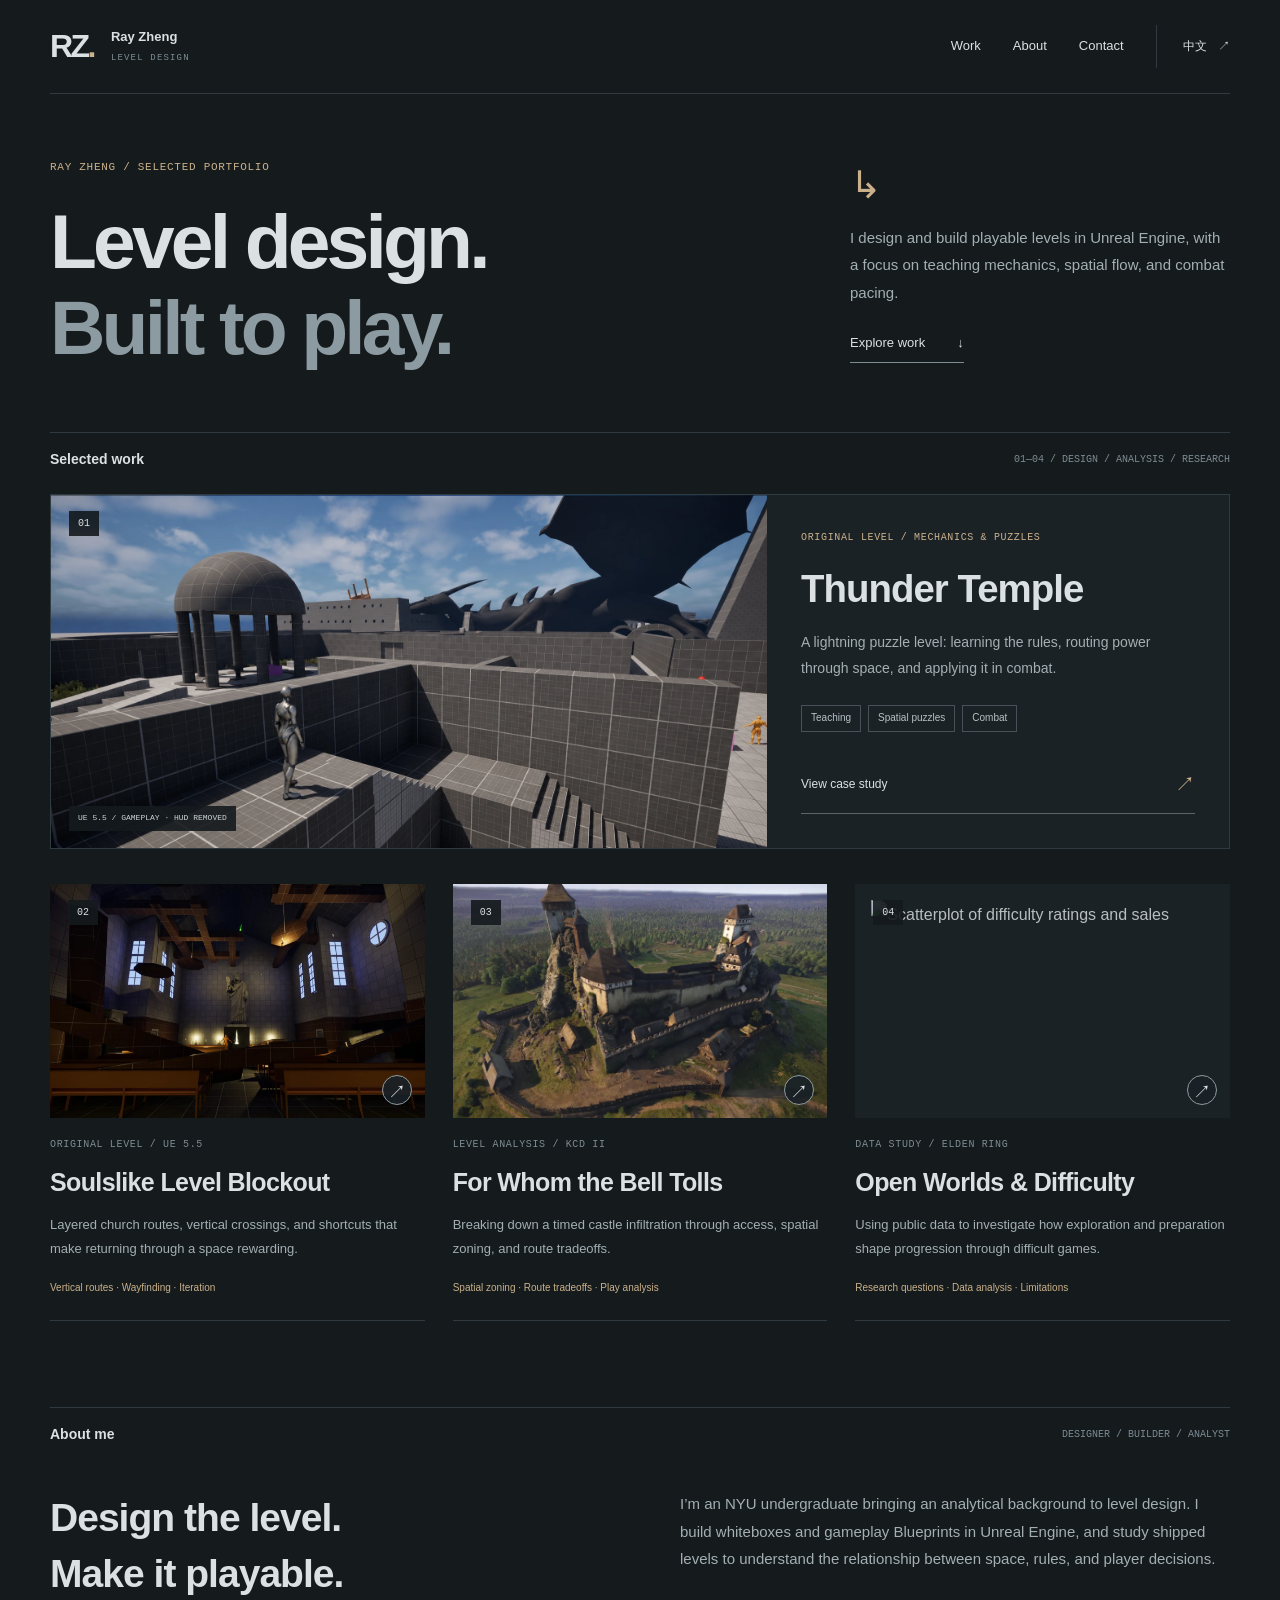
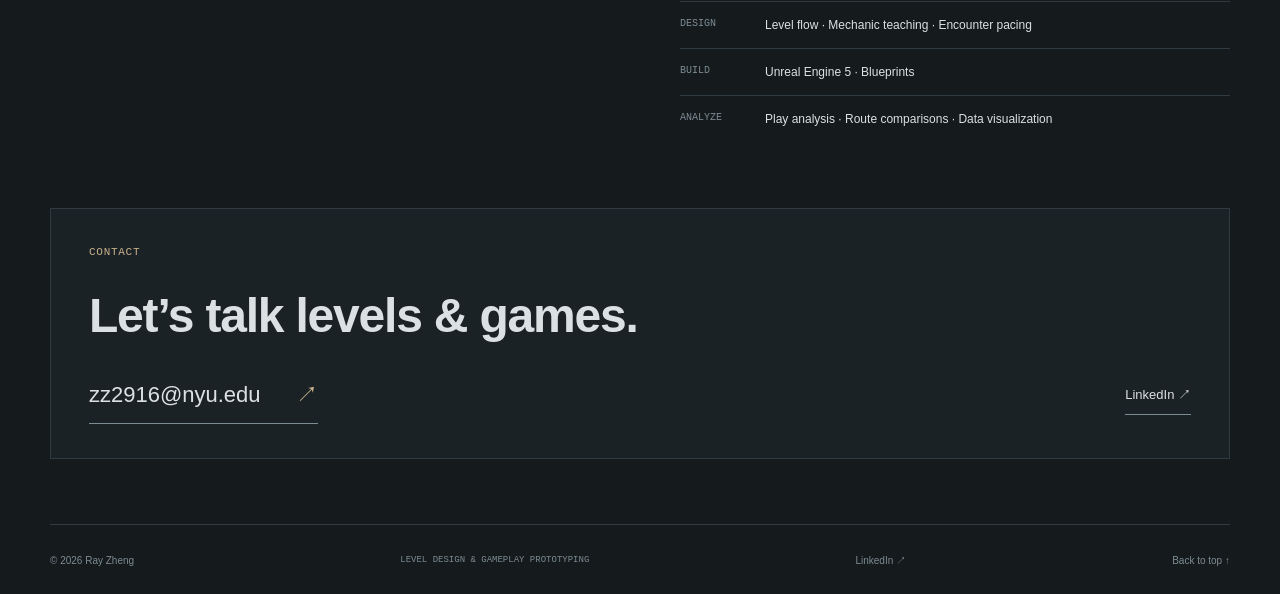
==== commit 389c99b2: "Unify bilingual portfolio with dark single-column case studies" ====
--- a/index.html
+++ b/index.html
@@ -1,130 +1,6 @@
 <!doctype html>
-<html lang="en">
-<head><meta charset="utf-8"><meta name="viewport" content="width=device-width, initial-scale=1"><meta name="description" content="Level design and Unreal Engine prototypes by Ray Zheng. Spaces, systems, and player decisions."><meta name="theme-color" content="#141714"><title>Ray Zheng — Level Design Portfolio</title><link rel="stylesheet" href="assets/portfolio.css"><script src="assets/site.js" defer></script><script src="assets/portfolio.js" defer></script>
-</head>
-<body class="portfolio-v2  home-page"><a class="skip-link" href="#main">Skip to content</a>
-<header class="pv-header shell"><a class="pv-brand" href="index.html"><span class="monogram">RZ<span>.</span></span><span>Ray Zheng<small>LEVEL DESIGN</small></span></a>
-<button class="nav-toggle" data-nav-toggle aria-expanded="false" aria-controls="site-nav" type="button">Menu
-</button>
-<nav class="site-nav" id="site-nav" data-nav aria-label="Main navigation"><a href="index.html#work">Work</a><a href="index.html#about">About</a><a href="mailto:zz2916@nyu.edu">Contact ↗</a><a class="lang-link" href="zh/index.html" lang="zh-CN">中文</a>
-</nav>
-</header>
-<main id="main">
-<section class="home-hero shell">
-<div class="hero-heading">
-<p class="overline">RAY ZHENG / LEVEL DESIGN PORTFOLIO
-</p>
-<h1>Readable spaces.<br>Meaningful choices.
-</h1>
-<p class="hero-description">I build levels and gameplay prototypes in Unreal Engine, exploring how spatial layouts, mechanics, and player learning shape an experience.
-</p><a class="solid-link" href="#work">Explore the work <span>↓</span></a>
-</div>
-        <a class="hero-window" href="projects/thunder-temple.html"><img src="assets/images/thunder-temple-entry-gameplay.webp" alt="Thunder Temple blockout gameplay: courtyard, character, and petrified dragon" fetchpriority="high" width="1817" height="866"><span class="image-topline">UNREAL ENGINE 5.5 <span>01 / THUNDER TEMPLE</span></span>
-<div class="hero-window-title"><span>LATEST PROJECT / SYSTEMIC LEVEL DESIGN</span><strong>Thunder<br>Temple<span>↗</span></strong>
-</div><span class="image-footnote">GAMEPLAY / HUD REMOVED</span></a>
-</section>
-<div class="practice-strip shell"><span>DESIGN & BUILD</span>
-<p>Unreal Engine 5 <span>/</span> Blueprints <span>/</span> Spaces & systems
-</p><a href="#work">SELECTED WORK 01—04 ↓</a>
-</div>
-<section class="selected shell" id="work">
-<div class="section-title">
-<div>
-<p class="overline">SELECTED WORK
-</p>
-<h2>From rules to spaces.
-</h2>
-</div>
-<p>Original levels, close readings of shipped games, and data-informed research.
-</p>
-</div>
-<article class="feature-project"><a class="feature-image" href="projects/thunder-temple.html"><img src="assets/images/thunder-temple-entry-gameplay.webp" alt="Thunder Temple courtyard blockout gameplay" loading="lazy" width="1817" height="866"><span class="image-badge">01 / ORIGINAL LEVEL</span><span class="image-arrow">↗</span></a>
-<div class="feature-copy">
-<p class="overline">UE 5.5 · BLUEPRINTS
-</p>
-<h3><a href="projects/thunder-temple.html">Thunder Temple</a>
-</h3>
-<p>First decide where lightning strikes, then where its energy goes. A third-person level prototype about lightning, circuits, and traversal.
-</p>
-<ul class="chips">
-<li>Mechanic teaching
-</li>
-<li>Spatial puzzles
-</li>
-<li>Combat application
-</li>
-</ul><a class="under-link" href="projects/thunder-temple.html">Explore the case study <span>↗</span></a>
-</div>
-</article>
-<div class="project-pair">
-<article class="work-item"><a class="work-image" href="projects/original-level.html"><img src="assets/images/arpg-showcase-cover.webp" alt="ARPG level showcase cover" loading="lazy" width="900" height="560"><span class="image-badge">02 / ORIGINAL LEVEL</span></a>
-<div class="work-item-heading">
-<h3><a href="projects/original-level.html">ARPG Level Blockout</a>
-</h3><span>↗</span>
-</div>
-<p>Layered traversal, a compact church encounter, and shortcuts that change how familiar spaces are understood.
-</p>
-<p class="work-tags">SPATIAL GUIDANCE / ENCOUNTER PACING / ITERATION
-</p>
-</article>
-<article class="work-item"><a class="work-image" href="projects/kcd2-analysis.html"><img src="assets/images/kcd2-castle.webp" alt="Trosky Castle in Kingdom Come Deliverance II" loading="lazy" width="900" height="560"><span class="image-badge">03 / LEVEL ANALYSIS</span></a>
-<div class="work-item-heading">
-<h3><a href="projects/kcd2-analysis.html">For Whom the Bell Tolls</a>
-</h3><span>↗</span>
-</div>
-<p>A close reading of Kingdom Come: Deliverance II: access, route tradeoffs, and an audible countdown in a castle infiltration.
-</p>
-<p class="work-tags">SPATIAL ZONING / PLAY ANALYSIS / REDESIGN
-</p>
-</article>
-</div>
-<article class="research-row"><span class="research-number">04</span>
-<div>
-<p class="overline">ADDITIONAL RESEARCH / ELDEN RING
-</p>
-<h3><a href="projects/elden-ring-research.html">How open worlds reframe difficulty</a>
-</h3>
-<p>A study of exploration, preparation, and return, with explicit limits on what the data can establish.
-</p>
-</div><a class="circle-link" href="projects/elden-ring-research.html" aria-label="View research">↗</a>
-</article>
-</section>
-<section class="about-section shell" id="about">
-<p class="overline">ABOUT
-</p>
-<div class="about-layout">
-<h2>Observe play.<br>Question space.
-</h2>
-<div>
-<p>I’m an NYU undergraduate applying an analytical background to level design. I build playable spaces in Unreal Engine and study shipped levels to understand how layout, rules, AI, and presentation shape player decisions.
-</p>
-<dl class="about-facts">
-<div>
-<dt>FOCUS
-</dt>
-<dd>Level design & gameplay prototyping
-</dd>
-</div>
-<div>
-<dt>TOOLS
-</dt>
-<dd>Unreal Engine 5 · Blueprints
-</dd>
-</div>
-</dl>
-</div>
-</div>
-</section>
-<section class="contact-section shell">
-<p class="overline">GET IN TOUCH
-</p>
-<div>
-<h2>Let’s talk<br>playable spaces.
-</h2><a class="under-link" href="mailto:zz2916@nyu.edu">zz2916@nyu.edu <span>↗</span></a>
-</div>
-</section>
-</main>
-<footer class="pv-footer shell"><span>© <span data-year></span> Ray Zheng</span><span>SPACE / SYSTEMS / PLAYER CHOICE</span><a href="https://www.linkedin.com/in/zerui-zheng" target="_blank" rel="noopener">LinkedIn ↗</a>
-</footer>
-</body>
-</html>
+<html lang="en"><head><meta charset="utf-8"><meta name="viewport" content="width=device-width, initial-scale=1"><meta name="description" content="I design and build playable levels in Unreal Engine, with a focus on teaching mechanics, spatial flow, and combat pacing."><meta name="theme-color" content="#151a1d"><title>Level Design & Gameplay Prototyping — Ray Zheng</title><link rel="canonical" href="https://crossoul.github.io/index.html"><link rel="icon" href="assets/favicon.svg" type="image/svg+xml"><link rel="stylesheet" href="assets/design.css"><script src="assets/design.js" defer></script><meta name="color-scheme" content="dark"></head>
+<body class="en home-page"><a class="skip-link" href="#main">Skip to content</a>
+<header class="site-header shell"><a class="brand" href="index.html" aria-label="Ray Zheng — Home"><span class="brand-mark">RZ<span>.</span></span><span class="brand-name">Ray Zheng<small>LEVEL DESIGN</small></span></a>
+<button class="nav-toggle" type="button" data-nav-toggle aria-expanded="false" aria-controls="site-nav">Menu <span aria-hidden="true">☰</span></button>
+<nav class="site-nav" id="site-nav" data-nav aria-label="Main navigation"><a href="index.html#work">Work</a><a href="index.html#about">About</a><a href="index.html#contact">Contact</a><a class="lang-link" href="zh/index.html" lang="zh-CN">中文 <span aria-hidden="true">↗</span></a></nav></header><main id="main"><section class="home-intro shell"><div><p class="eyebrow">RAY ZHENG / SELECTED PORTFOLIO</p><h1>Level design.<br><span>Built to play.</span></h1></div><div class="intro-copy"><span class="discipline-mark" aria-hidden="true">↳</span><p>I design and build playable levels in Unreal Engine, with a focus on teaching mechanics, spatial flow, and combat pacing.</p><a class="text-link" href="#work">Explore work <span>↓</span></a></div></section><section class="selected-work shell" id="work"><div class="section-label"><h2>Selected work</h2><span>01—04 / DESIGN / ANALYSIS / RESEARCH</span></div><article class="featured-project"><a class="featured-image" href="projects/thunder-temple.html"><img src="assets/images/thunder-temple-entry-gameplay.webp" alt="Thunder Temple gameplay; HUD removed" fetchpriority="high" width="1817" height="866"><span class="image-stamp">UE 5.5 / GAMEPLAY · HUD REMOVED</span><span class="image-index">01</span></a><div class="featured-copy"><p class="eyebrow">ORIGINAL LEVEL / MECHANICS & PUZZLES</p><h3><a href="projects/thunder-temple.html">Thunder Temple</a></h3><p>A lightning puzzle level: learning the rules, routing power through space, and applying it in combat.</p><ul class="project-topics"><li>Teaching</li><li>Spatial puzzles</li><li>Combat</li></ul><a class="case-link" href="projects/thunder-temple.html">View case study <span>↗</span></a></div></article><div class="work-grid"><article class="project-card "><a class="project-image" href="projects/original-level.html"><img src="assets/images/demo-church-interior.webp" alt="Multi-level church blockout" loading="lazy" width="1600" height="866"><span class="image-index">02</span><span class="image-open" aria-hidden="true">↗</span></a><div class="project-copy"><p class="eyebrow">ORIGINAL LEVEL / UE 5.5</p><h3><a href="projects/original-level.html">Soulslike Level Blockout</a></h3><p>Layered church routes, vertical crossings, and shortcuts that make returning through a space rewarding.</p><p class="project-tags">Vertical routes · Wayfinding · Iteration</p></div></article><article class="project-card "><a class="project-image" href="projects/kcd2-analysis.html"><img src="assets/images/kcd2-castle.webp" alt="Trosky Castle overview" loading="lazy" width="1800" height="1013"><span class="image-index">03</span><span class="image-open" aria-hidden="true">↗</span></a><div class="project-copy"><p class="eyebrow">LEVEL ANALYSIS / KCD II</p><h3><a href="projects/kcd2-analysis.html">For Whom the Bell Tolls</a></h3><p>Breaking down a timed castle infiltration through access, spatial zoning, and route tradeoffs.</p><p class="project-tags">Spatial zoning · Route tradeoffs · Play analysis</p></div></article><article class="project-card research-card"><a class="project-image" href="projects/elden-ring-research.html"><img src="assets/images/elden-ring-difficulty-sales.webp" alt="Scatterplot of difficulty ratings and sales" loading="lazy" width="991" height="687"><span class="image-index">04</span><span class="image-open" aria-hidden="true">↗</span></a><div class="project-copy"><p class="eyebrow">DATA STUDY / ELDEN RING</p><h3><a href="projects/elden-ring-research.html">Open Worlds & Difficulty</a></h3><p>Using public data to investigate how exploration and preparation shape progression through difficult games.</p><p class="project-tags">Research questions · Data analysis · Limitations</p></div></article></div></section><section class="about-section shell" id="about"><div class="section-label"><h2>About me</h2><span>DESIGNER / BUILDER / ANALYST</span></div><div class="about-layout"><h3>Design the level.<br>Make it playable.</h3><div><p>I’m an NYU undergraduate bringing an analytical background to level design. I build whiteboxes and gameplay Blueprints in Unreal Engine, and study shipped levels to understand the relationship between space, rules, and player decisions.</p><dl class="about-facts"><div><dt>DESIGN</dt><dd>Level flow · Mechanic teaching · Encounter pacing</dd></div><div><dt>BUILD</dt><dd>Unreal Engine 5 · Blueprints</dd></div><div><dt>ANALYZE</dt><dd>Play analysis · Route comparisons · Data visualization</dd></div></dl></div></div></section><section class="contact-section shell" id="contact"><p class="eyebrow">CONTACT</p><h2>Let’s talk levels & games.</h2><div><a class="contact-email" href="mailto:zz2916@nyu.edu">zz2916@nyu.edu <span>↗</span></a><a class="text-link" href="https://www.linkedin.com/in/zerui-zheng" target="_blank" rel="noopener">LinkedIn ↗</a></div></section></main><footer class="site-footer shell"><a class="footer-name" href="mailto:zz2916@nyu.edu">Get in touch <span>↗</span><small>zz2916@nyu.edu</small></a><div class="footer-bottom"><span>© <span data-year>2026</span> Ray Zheng</span><span>LEVEL DESIGN & GAMEPLAY PROTOTYPING</span><a href="https://www.linkedin.com/in/zerui-zheng" target="_blank" rel="noopener">LinkedIn ↗</a><a href="#main">Back to top ↑</a></div></footer></body></html>
--- a/assets/design.css
+++ b/assets/design.css
@@ -0,0 +1,363 @@
+/* One shared dark palette, one reading column, one consistent media system. */
+:root {
+  color-scheme: dark;
+  --bg: #151a1d;
+  --surface: #1b2226;
+  --surface-raised: #222b30;
+  --ink: #dbe1e2;
+  --muted: #a3afb3;
+  --quiet: #7d8c93;
+  --line: #303b41;
+  --accent: #cab18b;
+  --mono: 'Cascadia Code', 'SFMono-Regular', Consolas, monospace;
+  --shell: min(1180px, calc(100% - 80px));
+  --reading: min(940px, calc(100% - 80px));
+}
+* { box-sizing: border-box; }
+html { scroll-behavior: smooth; }
+body { margin: 0; background: var(--bg); color: var(--ink); font: 16px/1.85 Inter, 'Segoe UI', 'Microsoft YaHei', 'PingFang SC', sans-serif; -webkit-font-smoothing: antialiased; }
+h1, h2, h3, p, figure, dl { margin: 0; }
+h1, h2, h3 { font-weight: 550; line-height: 1.4; letter-spacing: -.025em; }
+a { color: inherit; text-decoration: none; }
+a:hover { color: var(--accent); }
+button { font: inherit; color: inherit; cursor: pointer; }
+img, video { display: block; max-width: 100%; }
+img { height: auto; }
+[hidden] { display: none !important; }
+a:focus-visible, button:focus-visible, summary:focus-visible, [tabindex]:focus-visible { outline: 2px solid var(--accent); outline-offset: 5px; }
+::selection { color: #edf0ed; background: #5c625c; }
+.shell { width: var(--shell); margin-inline: auto; }
+.skip-link { position: fixed; top: 10px; left: 15px; z-index: 100; transform: translateY(-160%); background: var(--accent); color: #151a1d; padding: 9px 18px; }
+.skip-link:focus { transform: none; }
+.eyebrow, .overline, .project-kicker { color: var(--accent); font: 11px/1.8 var(--mono); letter-spacing: .065em; text-transform: uppercase; }
+.site-header { min-height: 94px; display: flex; align-items: center; justify-content: space-between; gap: 24px; border-bottom: 1px solid var(--line); position: relative; z-index: 30; }
+.brand { display: flex; gap: 17px; align-items: center; }
+.brand-mark { font-size: 32px; font-weight: 750; line-height: 1; letter-spacing: -.08em; }
+.brand-mark > span { color: var(--accent); }
+.brand-name { font-size: 13px; font-weight: 550; line-height: 1.4; }
+.brand-name small { display: block; margin-top: 5px; color: var(--quiet); font: 9px/1.6 var(--mono); letter-spacing: .13em; }
+.site-nav { display: flex; gap: 32px; align-items: center; font-size: 13px; }
+.site-nav a { padding-block: 10px; }
+.lang-link { padding-left: 26px; border-left: 1px solid var(--line); font-size: 12px; }
+.lang-link span { margin-left: 8px; }
+.nav-toggle { display: none; border: 0; background: none; padding: 8px 0; font-size: 13px; }
+.nav-toggle span { margin-left: 10px; }
+.text-link { display: inline-flex; align-items: center; gap: 32px; font-size: 13px; padding-bottom: 7px; border-bottom: 1px solid var(--quiet); }
+
+/* Homepage: quiet typography, with a single lead project. */
+.home-intro { display: grid; grid-template-columns: 1.3fr 1fr; gap: 70px; align-items: end; padding-block: 64px 62px; }
+.home-intro h1 { margin-top: 20px; font-size: clamp(48px, 6vw, 80px); line-height: 1.18; letter-spacing: -.05em; }
+.home-intro h1 span { color: #8c9ba1; }
+.en .home-intro h1 { line-height: 1.12; }
+.intro-copy { max-width: 380px; justify-self: end; padding-bottom: 7px; }
+.discipline-mark { display: block; color: var(--accent); font-size: 38px; line-height: 1; margin-bottom: 20px; }
+.intro-copy p { color: var(--muted); font-size: 15px; }
+.intro-copy .text-link { margin-top: 24px; }
+.section-label { display: flex; align-items: center; justify-content: space-between; gap: 20px; padding-block: 17px 25px; border-top: 1px solid var(--line); }
+.section-label h2 { font-size: 14px; letter-spacing: 0; }
+.section-label > span { color: var(--quiet); font: 10px/1.7 var(--mono); }
+.featured-project { display: grid; grid-template-columns: 1.55fr 1fr; background: var(--surface); border: 1px solid var(--line); }
+.featured-image { position: relative; display: block; min-width: 0; overflow: hidden; }
+.featured-image > img { width: 100%; height: 100%; object-fit: cover; object-position: 50% 46%; transition: transform .45s ease; }
+.featured-image:hover > img { transform: scale(1.025); }
+.image-index { position: absolute; left: 18px; top: 16px; padding: 6px 9px; color: var(--ink); background: #151a1de6; font: 10px/1.3 var(--mono); }
+.image-stamp { position: absolute; left: 18px; bottom: 17px; padding: 6px 9px; color: #cbd4d6; background: #151a1de6; font: 8px/1.6 var(--mono); }
+.featured-copy { padding: 34px; display: flex; flex-direction: column; align-items: flex-start; }
+.featured-copy .eyebrow { font-size: 10px; }
+.featured-copy h3 { margin-block: 18px 17px; font-size: clamp(30px, 3vw, 43px); line-height: 1.25; }
+.featured-copy > p:not(.eyebrow) { font-size: 14px; color: var(--muted); }
+.project-topics { display: flex; flex-wrap: wrap; gap: 7px; list-style: none; padding: 0; margin: 23px 0 24px; }
+.project-topics li { font-size: 10px; padding: 3px 9px; border: 1px solid #465159; color: #b6c2c6; }
+.case-link { display: flex; justify-content: space-between; gap: 40px; align-items: center; border-bottom: 1px solid #59666b; width: 100%; padding-block: 10px; margin-top: auto; font-size: 12px; }
+.case-link span { color: var(--accent); font-size: 20px; }
+.work-grid { display: grid; grid-template-columns: repeat(3, minmax(0,1fr)); gap: 28px; margin-top: 35px; }
+.project-card { min-width: 0; }
+.project-image { display: block; position: relative; aspect-ratio: 16/10; overflow: hidden; background: var(--surface); }
+.project-image > img { width: 100%; height: 100%; object-fit: cover; transition: transform .4s ease; }
+.project-image:hover > img { transform: scale(1.025); }
+.research-card .project-image { padding: 16px; }
+.research-card .project-image > img { object-fit: contain; filter: brightness(.84); }
+.image-open { position: absolute; right: 13px; bottom: 13px; width: 30px; height: 30px; border: 1px solid #8d9b9c; border-radius: 50%; display: grid; place-items: center; background: #192126e8; font-size: 18px; }
+.project-copy { padding-block: 18px 23px; border-bottom: 1px solid var(--line); }
+.project-copy .eyebrow { font-size: 10px; color: var(--quiet); }
+.project-copy h3 { font-size: 25px; line-height: 1.35; margin-block: 12px 13px; }
+.project-copy > p:not(.eyebrow) { color: var(--muted); font-size: 13px; }
+.project-copy .project-tags { margin-top: 18px; font-size: 10px !important; color: var(--accent) !important; }
+.about-section { padding-block: 86px 65px; }
+.about-layout { display: grid; grid-template-columns: 1fr 1fr; gap: 80px; margin-top: 20px; }
+.about-layout h3 { font-size: 39px; line-height: 1.45; }
+.about-layout > div > p { color: var(--muted); font-size: 15px; }
+.about-facts { margin-top: 28px; }
+.about-facts > div { display: grid; grid-template-columns: 70px 1fr; gap: 15px; border-top: 1px solid var(--line); padding-block: 12px; font-size: 12px; }
+.about-facts dt { font: 10px/2 var(--mono); color: var(--quiet); }
+.about-facts dd { margin: 0; }
+.contact-section { padding: 34px 38px; margin-bottom: 65px; background: var(--surface); border: 1px solid var(--line); }
+.contact-section h2 { margin-block: 20px 25px; font-size: clamp(30px,4vw,48px); }
+.contact-section > div { display: flex; justify-content: space-between; gap: 25px; align-items: center; }
+.contact-email { display: inline-flex; align-items: center; gap: 35px; font-size: 22px; border-bottom: 1px solid var(--quiet); padding-bottom: 8px; }
+.contact-email span { color: var(--accent); }
+
+/* Case layout: a fixed reading grid. No floating copy or nested text/image columns. */
+.case-page .case-hero, .case-page .case-section, .case-page .media-block, .case-page .next-project, .case-page .chapter-nav > .shell, .case-page .site-footer { width: var(--reading); }
+.case-hero { padding-block: 23px 0; }
+.case-breadcrumb { display: flex; justify-content: space-between; align-items: center; gap: 20px; color: var(--quiet); font-size: 11px; margin-bottom: 33px; }
+.case-breadcrumb a { padding-block: 7px; }
+.case-breadcrumb > span { font: 10px var(--mono); }
+.case-title-block h1 { font-size: clamp(38px,5vw,62px); line-height: 1.25; letter-spacing: -.04em; margin-block: 17px 18px; text-wrap: balance; }
+.case-subtitle { font-size: 20px; color: #c1ccd0; margin-bottom: 17px; }
+.case-lede { max-width: 760px; color: var(--muted); font-size: 15px; line-height: 1.95; }
+.project-meta { display: grid; grid-template-columns: repeat(4,minmax(0,1fr)); gap: 25px; padding-block: 21px; margin-top: 30px; border-block: 1px solid var(--line); }
+.project-meta dt { color: var(--quiet); font-size: 11px; margin-bottom: 6px; }
+.project-meta dd { font-size: 13px; margin: 0; }
+.quick-links { display: flex; flex-wrap: wrap; gap: 24px; padding-block: 16px 22px; font-size: 12px; }
+.quick-links a { display: inline-flex; gap: 17px; }
+.quick-links a span { color: var(--accent); }
+.chapter-nav { position: sticky; top: 0; z-index: 20; background: #151a1df5; backdrop-filter: blur(14px); border-block: 1px solid var(--line); }
+.chapter-nav > .shell { display: flex; align-items: center; gap: 25px; }
+.chapter-label { color: var(--quiet); font: 9px var(--mono); white-space: nowrap; }
+.chapter-links { display: flex; flex: 1; gap: 24px; flex-wrap: wrap; }
+.chapter-links a { font-size: 11px; padding-block: 17px 14px; border-bottom: 2px solid transparent; white-space: nowrap; color: var(--muted); }
+.chapter-links a span { font: 9px var(--mono); color: var(--quiet); margin-right: 3px; }
+.chapter-links a:hover, .chapter-links a[aria-current] { color: var(--accent); border-color: var(--accent); }
+.chapter-toggle { display: none; }
+.case-section, .media-block { padding-block: 56px; border-bottom: 1px solid var(--line); scroll-margin-top: 72px; }
+.section-title { margin-bottom: 28px; max-width: 760px; }
+.section-title h2 { font-size: 31px; line-height: 1.5; letter-spacing: -.02em; margin-top: 11px; text-wrap: balance; }
+.section-title > p { color: var(--muted); font-size: 15px; line-height: 1.95; margin-top: 18px; }
+.section-title > .eyebrow, .section-title > .overline { color: var(--accent); font: 11px/1.8 var(--mono); margin-top: 0; }
+.prose, .study-copy { max-width: 760px; font-size: 15px; color: var(--muted); line-height: 1.95; }
+.prose p + p, .study-copy p + p { margin-top: 15px; }
+.study-copy h3, .note-item h3, .lighting-comparison h3 { color: var(--ink); font-size: 23px; line-height: 1.5; margin-bottom: 16px; }
+.study-copy > span, .study-index, .note-item > span { display: block; color: var(--accent); font: 11px var(--mono); margin-bottom: 12px; }
+.study-copy .project-kicker { margin-bottom: 13px; }
+.study-copy .flow-hint { margin-top: 14px; font-size: 12px; color: var(--quiet); }
+.study-copy:has(.film) { max-width: none; }
+.study { display: block; margin-top: 44px; }
+.study + .study { padding-top: 38px; border-top: 1px solid var(--line); }
+.study > .media-figure, .study > .media-pair { margin-top: 24px; }
+.study > .study-copy + .media-figure { margin-top: 25px; }
+.study-copy > .film { margin-top: 25px; }
+.case-section > .media-figure + .study { margin-top: 36px; }
+.case-section > .media-figure { margin-top: 26px; }
+.study-list > .study:first-child { margin-top: 0; }
+.note-list { display: grid; grid-template-columns: 1fr; gap: 25px; margin-top: 29px; max-width: 760px; }
+.note-item { padding-left: 0; border: 0; }
+.note-item h3 { font-size: 21px; margin-bottom: 10px; }
+.note-item p { color: var(--muted); font-size: 15px; line-height: 1.95; }
+.note-item > span { margin-bottom: 10px; }
+.note-list + .study { margin-top: 35px; }
+.diagram-legend { list-style: none; display: flex; flex-wrap: wrap; gap: 10px 23px; padding: 0; margin: 19px 0 0; color: var(--muted); font-size: 11px; }
+.diagram-legend li { display: inline-flex; align-items: center; gap: 9px; }
+.legend-line { width: 18px; height: 2px; background: #d27567; }
+.legend-optional { background: #7695cc; }
+.legend-underground { background: #ab8cc9; }
+.legend-symbol { width: 18px; text-align: center; color: var(--accent); font-size: 17px; }
+
+/* Media: all image/video previews use the same 16:9 frame, never crop evidence. */
+.media-figure { width: 100%; min-width: 0; margin: 0; }
+.media-frame { position: relative; display: block; width: 100%; aspect-ratio: 16/9; background: #101517; border: 1px solid #354148; overflow: hidden; }
+.media-frame > img, .media-frame > video { display: block; width: 100%; height: 100%; object-fit: contain; }
+.image-frame::after { content: '↗'; position: absolute; bottom: 10px; right: 11px; width: 25px; height: 25px; display: grid; place-items: center; background: #151a1de8; border: 1px solid #6e7b80; border-radius: 3px; font-size: 16px; color: #d1d8d9; opacity: .85; }
+.image-frame:hover { border-color: #839294; }
+.media-figure figcaption, .pair-caption { padding-top: 10px; color: var(--muted); font-size: 12px; line-height: 1.8; }
+.media-hint { color: var(--quiet); font-size: 11px; margin-top: 6px; }
+.media-pair { display: grid; grid-template-columns: repeat(2,minmax(0,1fr)); gap: 20px; margin-top: 25px; }
+.media-pair .comparison-label { padding: 0 0 9px; color: var(--accent); font-size: 12px; }
+.media-stack { display: grid; gap: 30px; margin-top: 26px; }
+.media-chart .media-frame { background: #1e262b; }
+.media-chart img { filter: brightness(.83); }
+.media-excerpt .media-frame { aspect-ratio: auto; padding: 18px; background: var(--surface); }
+.media-excerpt .media-frame > img { width: 100%; height: auto; }
+.film figcaption > span:last-child { color: var(--quiet); font-size: 11px; }
+.film figcaption > span:last-child::before { content: ' · '; }
+.study .media-figure + .media-figure { margin-top: 28px; }
+.media-pair .media-figure + .media-figure { margin-top: 0; }
+.pair-caption + .media-pair { margin-top: 28px; }
+.video-embed, .walkthrough-embed { width: 100%; aspect-ratio: 16/9; background: #101517; border: 1px solid #354148; }
+.video-embed iframe, .walkthrough-embed iframe { display: block; width: 100%; height: 100%; border: 0; }
+.video-meta, .walkthrough-meta { display: flex; justify-content: space-between; gap: 14px; flex-wrap: wrap; color: var(--muted); font-size: 12px; padding-top: 12px; }
+.video-meta a, .walkthrough-meta a { color: var(--accent); text-decoration: underline; text-underline-offset: 4px; }
+.media-block::before { content: 'PROJECT WALKTHROUGH'; display: block; color: var(--accent); font: 11px var(--mono); margin-bottom: 24px; }
+.focus-list { border-top: 1px solid var(--line); padding-top: 23px; margin-top: 26px; max-width: 760px; font-size: 14px; }
+.focus-list > p { color: var(--muted); margin-bottom: 11px; }
+.focus-list ol { margin: 0; padding-left: 22px; display: grid; gap: 6px; }
+.state-study { margin-top: 30px; background: none; padding: 0; }
+.state-toolbar { display: flex; justify-content: space-between; gap: 20px; align-items: center; margin-bottom: 17px; }
+.state-toolbar > p { color: var(--muted); font-size: 13px; }
+.state-tabs { display: flex; gap: 6px; }
+.state-tabs button { font-size: 12px; border: 1px solid #4e5c64; background: none; padding: 8px 14px; }
+.state-tabs button[aria-selected=true] { color: #151a1d; background: #bbc6c9; border-color: #bbc6c9; }
+.media-note { color: var(--quiet); font-size: 12px; margin-top: 14px; }
+.context-film, .supporting-detail { border-block: 1px solid var(--line); margin-top: 28px; }
+.context-film > summary, .supporting-detail > summary { color: var(--muted); font-size: 13px; padding: 18px 0; cursor: pointer; }
+.context-film > summary:hover, .supporting-detail > summary:hover { color: var(--accent); }
+.context-film > summary > span { color: var(--quiet); font: 10px var(--mono); margin-left: 15px; }
+.context-film[open], .supporting-detail[open] { padding-bottom: 24px; }
+.supporting-detail .study { margin-top: 10px; }
+.supporting-detail > .media-figure { margin-top: 20px; }
+.supporting-detail > .study-copy { margin-top: 15px; }
+
+/* Reports: prose, tables and explicit comparisons follow the same reading grid. */
+.button { display: inline-block; padding: 9px 16px; border: 1px solid #53616a; font-size: 12px; margin-top: 20px; }
+.finding { background: var(--surface); border-left: 2px solid var(--accent); padding: 20px 23px; margin-block: 23px; font-size: 14px; }
+.finding strong { color: var(--accent); display: block; font-size: 12px; margin-bottom: 9px; }
+.finding span { color: #c5d0d2; }
+.route-table-wrap, .research-table-scroll { width: 100%; overflow-x: auto; border: 1px solid var(--line); background: var(--surface); scrollbar-color: #55636d var(--surface); }
+table { border-collapse: collapse; text-align: left; width: 100%; font-size: 13px; line-height: 1.8; }
+th, td { padding: 15px 18px; border-bottom: 1px solid var(--line); }
+th { background: #222c32; color: #ced9dc; font-weight: 500; }
+td { color: var(--muted); }
+tbody tr:last-child td { border: 0; }
+.route-table { min-width: 670px; }
+.research-table-scroll table { min-width: 500px; }
+.research-table-card { margin-top: 32px; }
+.research-table-title { font-size: 14px; margin-bottom: 17px; color: #c2ced2; }
+.research-note { color: var(--quiet); font-size: 12px; max-width: 760px; margin-top: 15px; }
+.research-reading-note { border-left: 2px solid #73848c; padding-left: 19px; font-size: 13px; margin-top: 23px !important; }
+.research-explanation { margin-block: 30px; }
+.research-explanation > div + div { margin-top: 18px; }
+.next-project { padding-block: 48px 58px; }
+.next-project > a { display: flex; justify-content: space-between; align-items: center; gap: 25px; padding-block: 22px; margin-top: 15px; border-bottom: 1px solid #65757b; }
+.next-project > a > div > span { color: var(--quiet); font: 10px var(--mono); }
+.next-project h2 { font-size: 37px; margin-top: 13px; line-height: 1.3; }
+.next-project > a > span { color: var(--accent); font-size: 43px; }
+.site-footer { border-top: 1px solid var(--line); padding-block: 27px 23px; }
+.footer-name { display: block; width: fit-content; font-size: 20px; }
+.footer-name > span { color: var(--accent); margin-left: 18px; }
+.footer-name small { display: block; color: var(--muted); font: 11px/1.8 var(--mono); margin-top: 7px; }
+.footer-bottom { display: flex; justify-content: space-between; gap: 22px; flex-wrap: wrap; margin-top: 28px; border-top: 1px solid var(--line); padding-top: 18px; color: var(--quiet); font-size: 10px; }
+.footer-bottom > span:nth-child(2) { font: 9px/1.8 var(--mono); }
+.home-page .footer-name { display: none; }
+.home-page .footer-bottom { margin-top: 0; border: 0; padding-top: 0; }
+
+@media (max-width: 1100px) {
+  :root { --shell: calc(100% - 56px); --reading: min(900px, calc(100% - 72px)); }
+  .home-intro { gap: 45px; }
+  .featured-copy { padding: 28px; }
+  .work-grid { gap: 23px; }
+  .project-copy h3 { font-size: 23px; }
+  .chapter-label { display: none; }
+  .chapter-links { gap: 23px; }
+  .chapter-links a span { display: none; }
+}
+@media (max-width: 760px) {
+  :root { --shell: calc(100% - 40px); --reading: calc(100% - 40px); }
+  .site-header { min-height: 82px; }
+  .site-nav { gap: 21px; font-size: 12px; }
+  .home-intro { display: block; padding-block: 43px 45px; }
+  .home-intro h1 { font-size: clamp(45px, 8.5vw, 62px); }
+  .intro-copy { display: grid; grid-template-columns: 28px 1fr; gap: 11px 17px; max-width: 580px; margin-top: 29px; padding: 0; }
+  .discipline-mark { font-size: 31px; margin: 0; grid-row: 1/3; }
+  .intro-copy p { font-size: 14px; }
+  .intro-copy .text-link { margin-top: 0; justify-self: start; }
+  .section-label > span { font-size: 9px; }
+  .featured-project { display: block; }
+  .featured-image > img { aspect-ratio: 16/9; height: auto; }
+  .featured-copy h3 { font-size: 37px; }
+  .case-link { max-width: 340px; margin-top: 0; }
+  .work-grid { grid-template-columns: 1fr 1fr; gap: 27px 22px; margin-top: 30px; }
+  .research-card { grid-column: 1/-1; display: grid; grid-template-columns: 1fr 1fr; gap: 24px; }
+  .research-card .project-copy { padding-top: 0; }
+  .project-copy .eyebrow { font-size: 9px; }
+  .about-section { padding-block: 62px 48px; }
+  .about-layout { display: block; margin-top: 10px; }
+  .about-layout h3 { font-size: 33px; margin-bottom: 24px; }
+  .about-layout > div > p { font-size: 14px; }
+  .contact-section { padding: 27px; margin-bottom: 45px; }
+  .contact-section h2 { font-size: 33px; }
+  .contact-section > div { flex-wrap: wrap; align-items: flex-start; }
+  .contact-email { font-size: 19px; gap: 23px; }
+  .case-breadcrumb { margin-bottom: 25px; font-size: 11px; }
+  .case-breadcrumb > span { font-size: 9px; }
+  .case-title-block h1 { font-size: 43px; margin-block: 15px; }
+  .case-subtitle { font-size: 18px; }
+  .case-lede { font-size: 14px; }
+  .project-meta { grid-template-columns: 1fr 1fr; gap: 23px; margin-top: 26px; }
+  .project-meta dd { font-size: 12px; }
+  .quick-links { gap: 18px; font-size: 11px; }
+  .chapter-nav > .shell { display: block; }
+  .chapter-toggle { display: flex; justify-content: space-between; align-items: center; width: 100%; font-size: 12px; border: 0; background: none; padding: 15px 0; }
+  .chapter-toggle > span { color: var(--accent); font-size: 18px; line-height: 1; }
+  .chapter-links { display: grid; grid-template-columns: 1fr 1fr; gap: 0 20px; padding-bottom: 13px; }
+  .chapter-links a { font-size: 12px; padding: 9px 0; }
+  .chapter-links a span { display: inline; }
+  .chapter-nav.enhanced .chapter-links { display: none; }
+  .chapter-nav.enhanced:has(.chapter-toggle[aria-expanded=true]) .chapter-links { display: grid; }
+  .case-section, .media-block { padding-block: 38px; scroll-margin-top: 70px; }
+  .section-title { margin-bottom: 24px; }
+  .section-title h2 { font-size: 27px; line-height: 1.5; }
+  .section-title > p { font-size: 14px; margin-top: 15px; }
+  .prose, .study-copy, .note-item p { font-size: 14px; }
+  .study-copy h3 { font-size: 23px; }
+  .study { margin-top: 32px; }
+  .study + .study { padding-top: 29px; }
+  .study > .media-figure, .study > .media-pair { margin-top: 22px; }
+  .media-pair { gap: 16px; }
+  .media-figure figcaption, .pair-caption { font-size: 11px; }
+  .media-hint { font-size: 10px; }
+  .state-toolbar { align-items: flex-start; flex-direction: column; gap: 13px; }
+  .state-tabs button { font-size: 11px; padding: 8px 13px; }
+  .focus-list { font-size: 13px; }
+  .video-meta, .walkthrough-meta { font-size: 11px; gap: 10px; }
+  .note-list { gap: 23px; }
+  .note-item h3 { font-size: 21px; }
+  .finding { padding: 19px; font-size: 13px; }
+  th, td { font-size: 12px; padding: 12px 15px; }
+  .next-project { padding-block: 36px 45px; }
+  .next-project h2 { font-size: 31px; }
+  .next-project > a > span { font-size: 35px; }
+  .footer-bottom > span:nth-child(2) { display: none; }
+}
+@media (max-width: 480px) {
+  :root { --shell: calc(100% - 36px); --reading: calc(100% - 36px); }
+  .brand { gap: 13px; }
+  .brand-name { font-size: 12px; }
+  .brand-name small { font-size: 8px; }
+  .brand-mark { font-size: 29px; }
+  .nav-toggle { display: block; }
+  .site-header { flex-wrap: wrap; padding-block: 17px; gap: 18px; }
+  .site-header.enhanced { flex-wrap: nowrap; }
+  .site-nav { flex-wrap: wrap; gap: 15px; }
+  .site-header.enhanced .site-nav { display: none; position: absolute; left: 0; right: 0; top: 100%; border: 1px solid var(--line); padding: 13px 20px; background: var(--surface); flex-direction: column; align-items: stretch; gap: 0; }
+  .site-header.enhanced .site-nav.is-open { display: flex; }
+  .site-nav a { padding: 11px 0; }
+  .site-nav .lang-link { padding-left: 0; border: 0; }
+  .home-intro h1 { font-size: 46px; }
+  .section-label > span { font-size: 8px; }
+  .featured-copy { padding: 25px; }
+  .featured-copy h3 { font-size: 34px; }
+  .image-stamp { font-size: 7px; left: 12px; bottom: 12px; }
+  .image-index { left: 12px; top: 12px; }
+  .work-grid { display: grid; grid-template-columns: 1fr; gap: 29px; }
+  .research-card { display: block; grid-column: auto; }
+  .research-card .project-copy { padding-top: 18px; }
+  .project-copy h3 { font-size: 25px; }
+  .project-copy .project-tags { font-size: 10px !important; }
+  .contact-section { padding: 24px; }
+  .contact-section h2 { font-size: 30px; }
+  .contact-email { font-size: 17px; }
+  .case-title-block h1 { font-size: 38px; }
+  .en .case-title-block h1 { font-size: 36px; }
+  .case-subtitle { font-size: 17px; }
+  .case-breadcrumb > span { font-size: 8px; }
+  .quick-links { gap: 11px 18px; }
+  .quick-links a { gap: 12px; }
+  .section-title h2 { font-size: 26px; }
+  .media-pair { grid-template-columns: 1fr; gap: 24px; }
+  .media-frame::after { width: 22px; height: 22px; bottom: 8px; right: 8px; }
+  .context-film > summary, .supporting-detail > summary { font-size: 12px; }
+  .context-film > summary > span { display: block; margin: 5px 0 0; }
+  .next-project h2 { font-size: 29px; }
+  .footer-bottom { font-size: 9px; gap: 12px 18px; }
+}
+@media (prefers-reduced-motion: reduce) {
+  html { scroll-behavior: auto; }
+  *, *::before, *::after { animation: none !important; transition: none !important; }
+}
+@media print {
+  :root { color-scheme: light; --ink: #222; --muted: #444; --quiet: #555; --line: #ccc; --accent: #555; --reading: 100%; }
+  body { background: white; color: #222; }
+  .site-header, .chapter-nav, .quick-links, .next-project, .site-footer, iframe, video { display: none !important; }
+  .case-section { padding-block: 25px; }
+  .media-frame { background: #eee; }
+}
